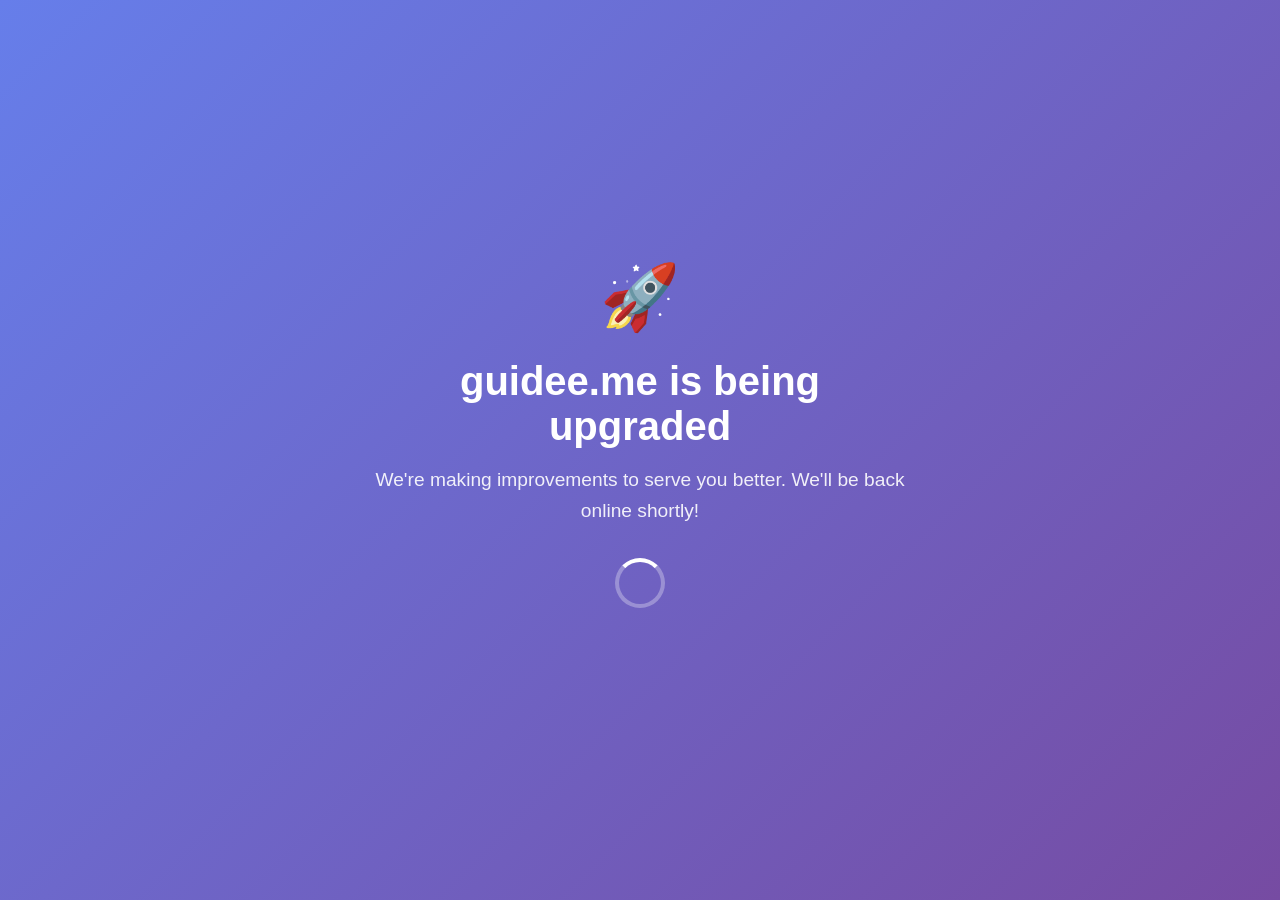
==== index.html @ d79800ff "Create index.html" ====
<!DOCTYPE html>
<html lang="en">
<head>
    <meta charset="UTF-8">
    <meta name="viewport" content="width=device-width, initial-scale=1.0">
    <title>guidee.me - Under Upgrade</title>
    <style>
        * {
            margin: 0;
            padding: 0;
            box-sizing: border-box;
        }
        
        body {
            font-family: -apple-system, BlinkMacSystemFont, 'Segoe UI', Roboto, Oxygen, Ubuntu, Cantarell, sans-serif;
            background: linear-gradient(135deg, #667eea 0%, #764ba2 100%);
            min-height: 100vh;
            display: flex;
            align-items: center;
            justify-content: center;
            color: white;
        }
        
        .container {
            text-align: center;
            padding: 2rem;
            max-width: 600px;
        }
        
        .icon {
            font-size: 4rem;
            margin-bottom: 1.5rem;
            animation: pulse 2s ease-in-out infinite;
        }
        
        h1 {
            font-size: 2.5rem;
            margin-bottom: 1rem;
            font-weight: 700;
        }
        
        p {
            font-size: 1.2rem;
            opacity: 0.9;
            line-height: 1.6;
        }
        
        .spinner {
            margin: 2rem auto;
            width: 50px;
            height: 50px;
            border: 4px solid rgba(255, 255, 255, 0.3);
            border-top-color: white;
            border-radius: 50%;
            animation: spin 1s linear infinite;
        }
        
        @keyframes spin {
            to { transform: rotate(360deg); }
        }
        
        @keyframes pulse {
            0%, 100% { transform: scale(1); }
            50% { transform: scale(1.1); }
        }
        
        @media (max-width: 600px) {
            h1 { font-size: 2rem; }
            p { font-size: 1rem; }
            .icon { font-size: 3rem; }
        }
    </style>
</head>
<body>
    <div class="container">
        <div class="icon">🚀</div>
        <h1>guidee.me is being upgraded</h1>
        <p>We're making improvements to serve you better. We'll be back online shortly!</p>
        <div class="spinner"></div>
    </div>
</body>
</html>
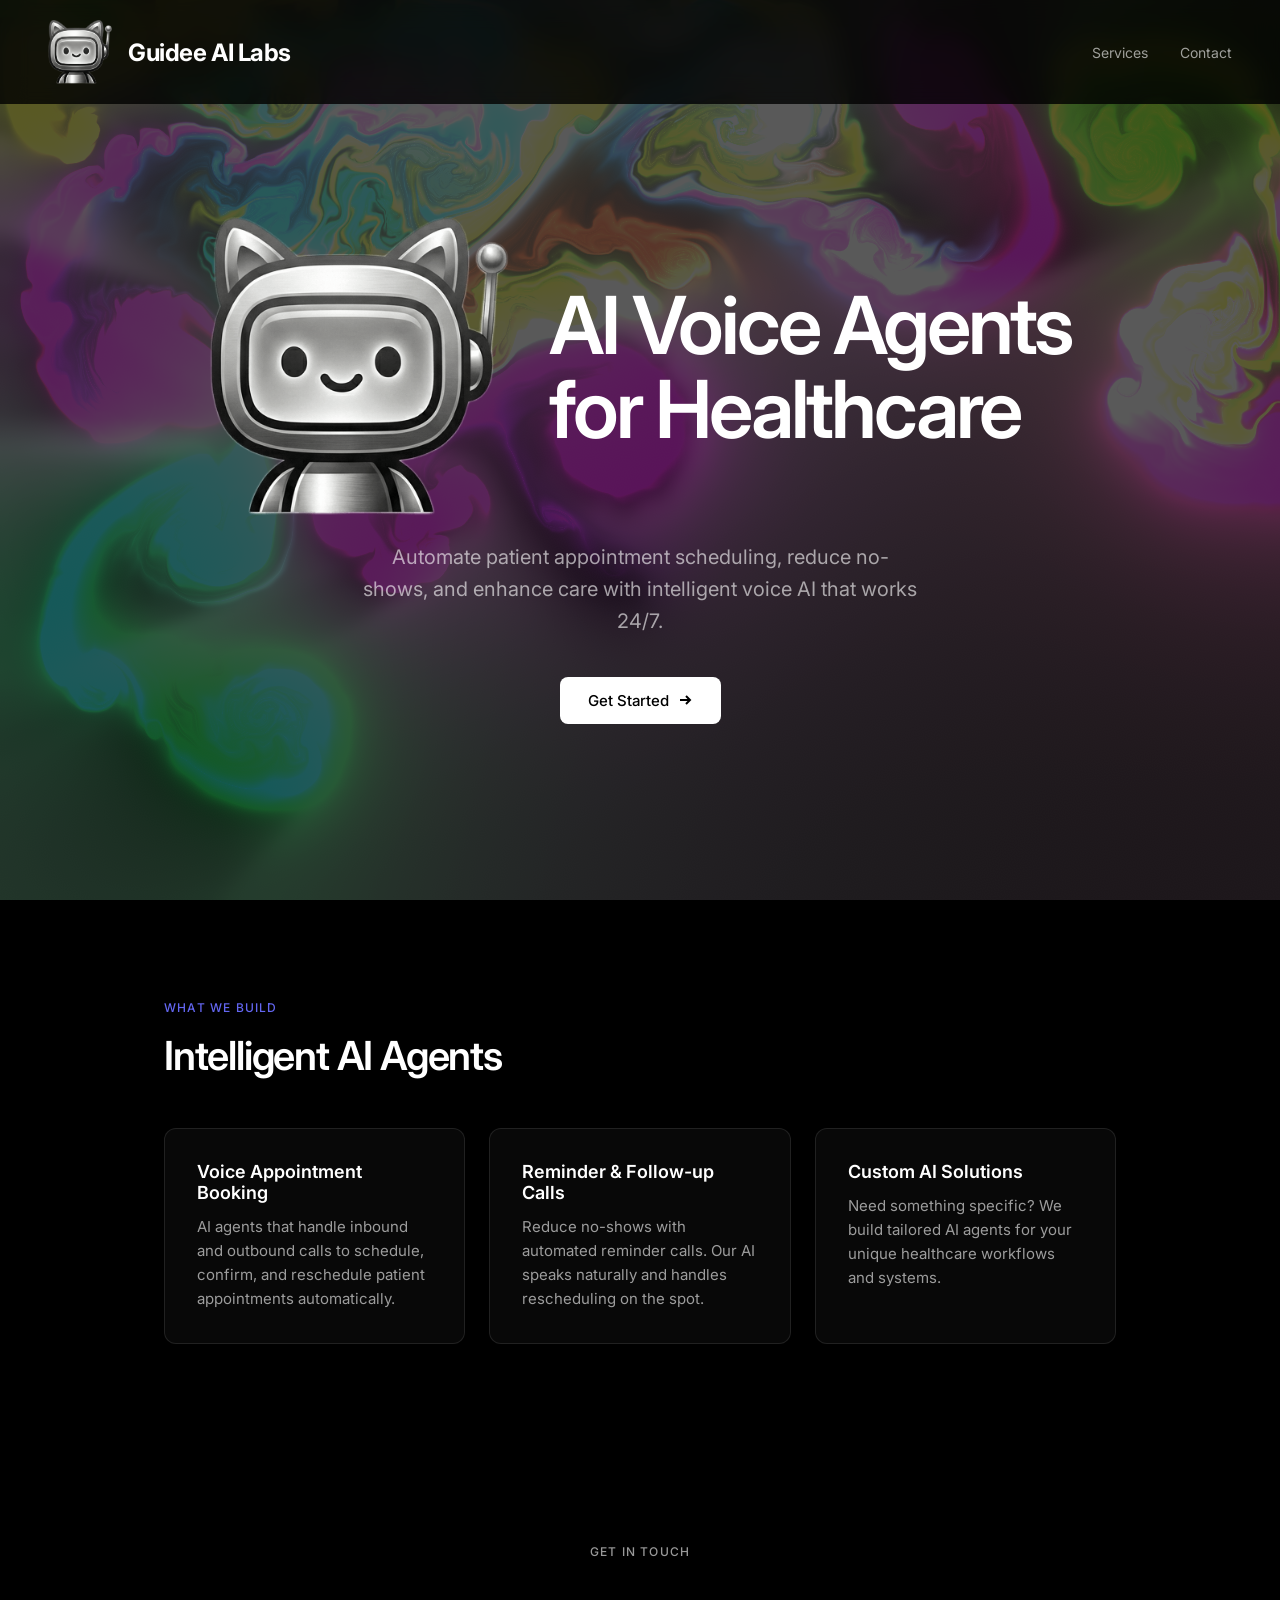
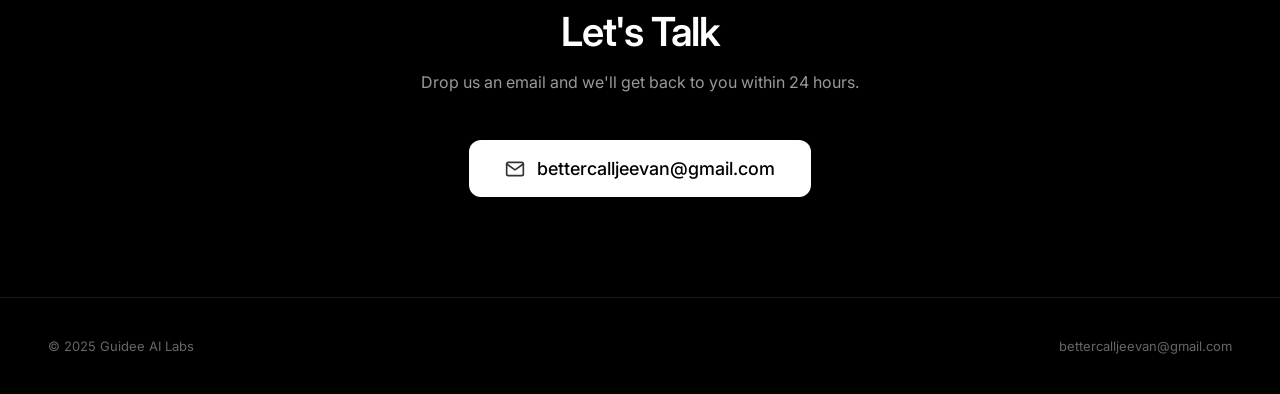
==== commit adda883b: "initial commit" ====
--- a/index.html
+++ b/index.html
@@ -1,82 +1,496 @@
 <!DOCTYPE html>
 <html lang="en">
+
 <head>
     <meta charset="UTF-8">
-    <meta name="viewport" content="width=device-width, initial-scale=1.0">
-    <title>guidee.me - Under Upgrade</title>
+    <meta name="viewport" content="width=device-width, initial-scale=1.0, user-scalable=no">
+    <meta name="apple-mobile-web-app-capable" content="yes">
+    <meta name="mobile-web-app-capable" content="yes">
+    <title>Guidee AI Labs | AI Agents for Healthcare</title>
+    <meta name="description"
+        content="We build intelligent AI voice agents for healthcare. Automate patient appointments, reduce no-shows, and enhance care.">
+
+    <link rel="preconnect" href="https://fonts.googleapis.com">
+    <link rel="preconnect" href="https://fonts.gstatic.com" crossorigin>
+    <link href="https://fonts.googleapis.com/css2?family=Inter:wght@300;400;500;600;700&display=swap" rel="stylesheet">
+    <link rel="icon" type="image/png" href="logo.png">
+
     <style>
+        :root {
+            --bg-primary: #000000;
+            --text-primary: #ffffff;
+            --text-secondary: rgba(255, 255, 255, 0.6);
+            --text-muted: rgba(255, 255, 255, 0.4);
+            --border: rgba(255, 255, 255, 0.1);
+            --accent: #6366f1;
+        }
+
         * {
+            box-sizing: border-box;
             margin: 0;
             padding: 0;
-            box-sizing: border-box;
-        }
-        
+        }
+
+        html {
+            scroll-behavior: smooth;
+        }
+
         body {
-            font-family: -apple-system, BlinkMacSystemFont, 'Segoe UI', Roboto, Oxygen, Ubuntu, Cantarell, sans-serif;
-            background: linear-gradient(135deg, #667eea 0%, #764ba2 100%);
+            background-color: var(--bg-primary);
+            font-family: 'Inter', -apple-system, BlinkMacSystemFont, sans-serif;
+            color: var(--text-primary);
+            -webkit-font-smoothing: antialiased;
+            overflow-x: hidden;
+        }
+
+        canvas {
+            position: fixed;
+            top: 0;
+            left: 0;
+            width: 100%;
+            height: 100%;
+            z-index: -1;
+            opacity: 0.35;
+        }
+
+        .dg,
+        .promo {
+            display: none !important;
+        }
+
+        /* Navigation */
+        .nav {
+            position: fixed;
+            top: 0;
+            left: 0;
+            right: 0;
+            z-index: 100;
+            padding: 20px 48px;
+            display: flex;
+            justify-content: space-between;
+            align-items: center;
+            background: rgba(0, 0, 0, 0.8);
+            backdrop-filter: blur(12px);
+        }
+
+        .logo {
+            display: flex;
+            align-items: center;
+            gap: 16px;
+            font-size: 1.5rem;
+            font-weight: 700;
+            letter-spacing: -0.02em;
+        }
+
+        .logo img {
+            height: 64px;
+            width: auto;
+        }
+
+        .nav-links {
+            display: flex;
+            gap: 32px;
+            align-items: center;
+        }
+
+        .nav-link {
+            color: var(--text-secondary);
+            text-decoration: none;
+            font-size: 0.875rem;
+            transition: color 0.2s ease;
+        }
+
+        .nav-link:hover {
+            color: var(--text-primary);
+        }
+
+        /* Hero Section */
+        .hero {
             min-height: 100vh;
             display: flex;
-            align-items: center;
+            flex-direction: column;
             justify-content: center;
-            color: white;
-        }
-        
-        .container {
+            align-items: center;
             text-align: center;
-            padding: 2rem;
+            padding: 120px 24px 80px;
+        }
+
+        .hero-content {
+            display: flex;
+            align-items: center;
+            justify-content: center;
+            gap: 40px;
+            text-align: left;
+            margin-bottom: 24px;
+            animation: fadeUp 0.8s ease-out;
+        }
+
+        .hero h1 {
+            font-size: clamp(2.5rem, 7vw, 5rem);
+            font-weight: 600;
+            letter-spacing: -0.04em;
+            line-height: 1.05;
+            margin-bottom: 0;
+        }
+
+        .hero-logo {
+            width: 300px;
+            height: 300px;
+            flex-shrink: 0;
+        }
+
+        .hero .tagline {
+            font-size: clamp(1rem, 2vw, 1.25rem);
+            color: var(--text-secondary);
+            max-width: 560px;
+            line-height: 1.6;
+            margin-bottom: 40px;
+            animation: fadeUp 0.8s ease-out 0.1s both;
+        }
+
+        .hero-cta {
+            display: inline-flex;
+            align-items: center;
+            gap: 8px;
+            text-decoration: none;
+            color: #000;
+            background: #fff;
+            font-size: 0.9375rem;
+            font-weight: 500;
+            padding: 14px 28px;
+            border-radius: 8px;
+            transition: all 0.25s ease;
+            animation: fadeUp 0.8s ease-out 0.2s both;
+        }
+
+        .hero-cta:hover {
+            transform: translateY(-2px);
+            box-shadow: 0 8px 30px rgba(255, 255, 255, 0.15);
+        }
+
+        /* Services Section */
+        .services {
+            padding: 100px 24px;
+            max-width: 1000px;
+            margin: 0 auto;
+        }
+
+        .section-title {
+            font-size: 0.75rem;
+            font-weight: 500;
+            text-transform: uppercase;
+            letter-spacing: 0.1em;
+            color: var(--accent);
+            margin-bottom: 16px;
+        }
+
+        .services h2 {
+            font-size: clamp(1.75rem, 4vw, 2.5rem);
+            font-weight: 600;
+            letter-spacing: -0.03em;
+            margin-bottom: 48px;
+        }
+
+        .service-cards {
+            display: grid;
+            grid-template-columns: repeat(auto-fit, minmax(280px, 1fr));
+            gap: 24px;
+        }
+
+        .service-card {
+            background: rgba(255, 255, 255, 0.03);
+            border: 1px solid var(--border);
+            border-radius: 12px;
+            padding: 32px;
+            transition: all 0.3s ease;
+        }
+
+        .service-card:hover {
+            background: rgba(255, 255, 255, 0.06);
+            border-color: rgba(255, 255, 255, 0.15);
+        }
+
+        .service-card h3 {
+            font-size: 1.125rem;
+            font-weight: 600;
+            margin-bottom: 12px;
+        }
+
+        .service-card p {
+            color: var(--text-secondary);
+            font-size: 0.9375rem;
+            line-height: 1.6;
+        }
+
+        /* Contact Section */
+        .contact {
+            padding: 100px 24px;
             max-width: 600px;
-        }
-        
-        .icon {
-            font-size: 4rem;
-            margin-bottom: 1.5rem;
-            animation: pulse 2s ease-in-out infinite;
-        }
-        
-        h1 {
-            font-size: 2.5rem;
-            margin-bottom: 1rem;
-            font-weight: 700;
-        }
-        
-        p {
-            font-size: 1.2rem;
-            opacity: 0.9;
-            line-height: 1.6;
-        }
-        
-        .spinner {
-            margin: 2rem auto;
-            width: 50px;
-            height: 50px;
-            border: 4px solid rgba(255, 255, 255, 0.3);
-            border-top-color: white;
-            border-radius: 50%;
-            animation: spin 1s linear infinite;
-        }
-        
-        @keyframes spin {
-            to { transform: rotate(360deg); }
-        }
-        
-        @keyframes pulse {
-            0%, 100% { transform: scale(1); }
-            50% { transform: scale(1.1); }
-        }
-        
-        @media (max-width: 600px) {
-            h1 { font-size: 2rem; }
-            p { font-size: 1rem; }
-            .icon { font-size: 3rem; }
+            margin: 0 auto;
+        }
+
+        .contact h2 {
+            font-size: clamp(1.75rem, 4vw, 2.5rem);
+            font-weight: 600;
+            letter-spacing: -0.03em;
+            margin-bottom: 16px;
+            text-align: center;
+        }
+
+        .contact>p {
+            color: var(--text-secondary);
+            text-align: center;
+            margin-bottom: 48px;
+        }
+
+        .contact-form {
+            display: flex;
+            flex-direction: column;
+            gap: 20px;
+        }
+
+        .form-group {
+            display: flex;
+            flex-direction: column;
+            gap: 8px;
+        }
+
+        .form-group label {
+            font-size: 0.875rem;
+            color: var(--text-secondary);
+        }
+
+        .form-group input,
+        .form-group textarea {
+            background: rgba(255, 255, 255, 0.03);
+            border: 1px solid var(--border);
+            border-radius: 8px;
+            padding: 14px 16px;
+            color: var(--text-primary);
+            font-family: inherit;
+            font-size: 1rem;
+            transition: border-color 0.2s ease;
+        }
+
+        .form-group input:focus,
+        .form-group textarea:focus {
+            outline: none;
+            border-color: var(--accent);
+        }
+
+        .form-group textarea {
+            min-height: 120px;
+            resize: vertical;
+        }
+
+        .submit-btn {
+            background: #fff;
+            color: #000;
+            border: none;
+            border-radius: 8px;
+            padding: 16px 32px;
+            font-size: 1rem;
+            font-weight: 500;
+            cursor: pointer;
+            transition: all 0.25s ease;
+            margin-top: 8px;
+        }
+
+        .submit-btn:hover {
+            transform: translateY(-2px);
+            box-shadow: 0 8px 30px rgba(255, 255, 255, 0.15);
+        }
+
+        .email-link-wrapper {
+            display: flex;
+            justify-content: center;
+            margin-top: 24px;
+        }
+
+        .email-btn {
+            display: inline-flex;
+            align-items: center;
+            gap: 12px;
+            text-decoration: none;
+            color: #000;
+            background: #fff;
+            font-size: 1.125rem;
+            font-weight: 500;
+            padding: 18px 36px;
+            border-radius: 12px;
+            transition: all 0.25s ease;
+        }
+
+        .email-btn:hover {
+            transform: translateY(-2px);
+            box-shadow: 0 8px 30px rgba(255, 255, 255, 0.2);
+        }
+
+        .email-btn svg {
+            opacity: 0.8;
+        }
+
+        /* Footer */
+        .footer {
+            padding: 40px 48px;
+            border-top: 1px solid var(--border);
+            display: flex;
+            justify-content: space-between;
+            align-items: center;
+            flex-wrap: wrap;
+            gap: 16px;
+        }
+
+        .footer-text {
+            color: var(--text-muted);
+            font-size: 0.8125rem;
+        }
+
+        .footer-link {
+            color: var(--text-muted);
+            text-decoration: none;
+            font-size: 0.8125rem;
+            transition: color 0.2s ease;
+        }
+
+        .footer-link:hover {
+            color: var(--text-secondary);
+        }
+
+        @keyframes fadeUp {
+            from {
+                opacity: 0;
+                transform: translateY(20px);
+            }
+
+            to {
+                opacity: 1;
+                transform: translateY(0);
+            }
+        }
+
+        @media (max-width: 768px) {
+            .nav {
+                padding: 16px 24px;
+            }
+
+            .nav-links {
+                display: none;
+            }
+
+            .hero-content {
+                flex-direction: column;
+                text-align: center;
+                gap: 20px;
+            }
+
+            .hero-logo {
+                width: 180px;
+                height: 180px;
+            }
+
+            .services,
+            .contact {
+                padding: 60px 24px;
+            }
+
+            .footer {
+                padding: 24px;
+                flex-direction: column;
+                text-align: center;
+            }
         }
     </style>
+
+    <script>
+        window.ga = window.ga || function () { (ga.q = ga.q || []).push(arguments) }; ga.l = +new Date;
+    </script>
 </head>
+
 <body>
-    <div class="container">
-        <div class="icon">🚀</div>
-        <h1>guidee.me is being upgraded</h1>
-        <p>We're making improvements to serve you better. We'll be back online shortly!</p>
-        <div class="spinner"></div>
-    </div>
+    <canvas></canvas>
+
+    <div class="promo"><span class="promo-close"></span></div>
+    <a id="apple_link" style="display:none;"></a>
+    <a id="google_link" style="display:none;"></a>
+
+    <!-- Navigation -->
+    <nav class="nav">
+        <div class="logo">
+            <img src="logo.png" alt="Guidee AI Logo">
+            Guidee AI Labs
+        </div>
+        <div class="nav-links">
+            <a href="#services" class="nav-link">Services</a>
+            <a href="#contact" class="nav-link">Contact</a>
+        </div>
+    </nav>
+
+    <!-- Hero -->
+    <section class="hero">
+        <div class="hero-content">
+            <img src="logo.png" alt="Guidee AI Logo" class="hero-logo">
+            <h1>AI Voice Agents<br>for Healthcare</h1>
+        </div>
+        <p class="tagline">Automate patient appointment scheduling, reduce no-shows, and enhance care with intelligent
+            voice AI that works 24/7.</p>
+        <a href="#contact" class="hero-cta">
+            Get Started
+            <svg width="16" height="16" fill="none" stroke="currentColor" stroke-width="2">
+                <path d="M3 8h10M9 4l4 4-4 4" />
+            </svg>
+        </a>
+    </section>
+
+    <!-- Services -->
+    <section class="services" id="services">
+        <p class="section-title">What We Build</p>
+        <h2>Intelligent AI Agents</h2>
+        <div class="service-cards">
+            <div class="service-card">
+                <h3>Voice Appointment Booking</h3>
+                <p>AI agents that handle inbound and outbound calls to schedule, confirm, and reschedule patient
+                    appointments automatically.</p>
+            </div>
+            <div class="service-card">
+                <h3>Reminder & Follow-up Calls</h3>
+                <p>Reduce no-shows with automated reminder calls. Our AI speaks naturally and handles rescheduling on
+                    the spot.</p>
+            </div>
+            <div class="service-card">
+                <h3>Custom AI Solutions</h3>
+                <p>Need something specific? We build tailored AI agents for your unique healthcare workflows and
+                    systems.</p>
+            </div>
+        </div>
+    </section>
+
+    <!-- Contact Form -->
+    <section class="contact" id="contact">
+        <p class="section-title">Get in Touch</p>
+        <h2>Let's Talk</h2>
+        <p>Drop us an email and we'll get back to you within 24 hours.</p>
+
+        <div class="email-link-wrapper">
+            <a href="mailto:bettercalljeevan@gmail.com" class="email-btn">
+                <svg width="20" height="20" viewBox="0 0 24 24" fill="none" stroke="currentColor" stroke-width="2"
+                    stroke-linecap="round" stroke-linejoin="round">
+                    <path d="M4 4h16c1.1 0 2 .9 2 2v12c0 1.1-.9 2-2 2H4c-1.1 0-2-.9-2-2V6c0-1.1.9-2 2-2z"></path>
+                    <polyline points="22,6 12,13 2,6"></polyline>
+                </svg>
+                bettercalljeevan@gmail.com
+            </a>
+        </div>
+    </section>
+
+    <!-- Footer -->
+    <footer class="footer">
+        <span class="footer-text">© 2025 Guidee AI Labs</span>
+        <a href="mailto:bettercalljeevan@gmail.com" class="footer-link">bettercalljeevan@gmail.com</a>
+    </footer>
+
+    <script src="WebGL-Fluid-Simulation-master/dat.gui.min.js"></script>
+    <script src="WebGL-Fluid-Simulation-master/script.js"></script>
 </body>
-</html>
+
+</html>
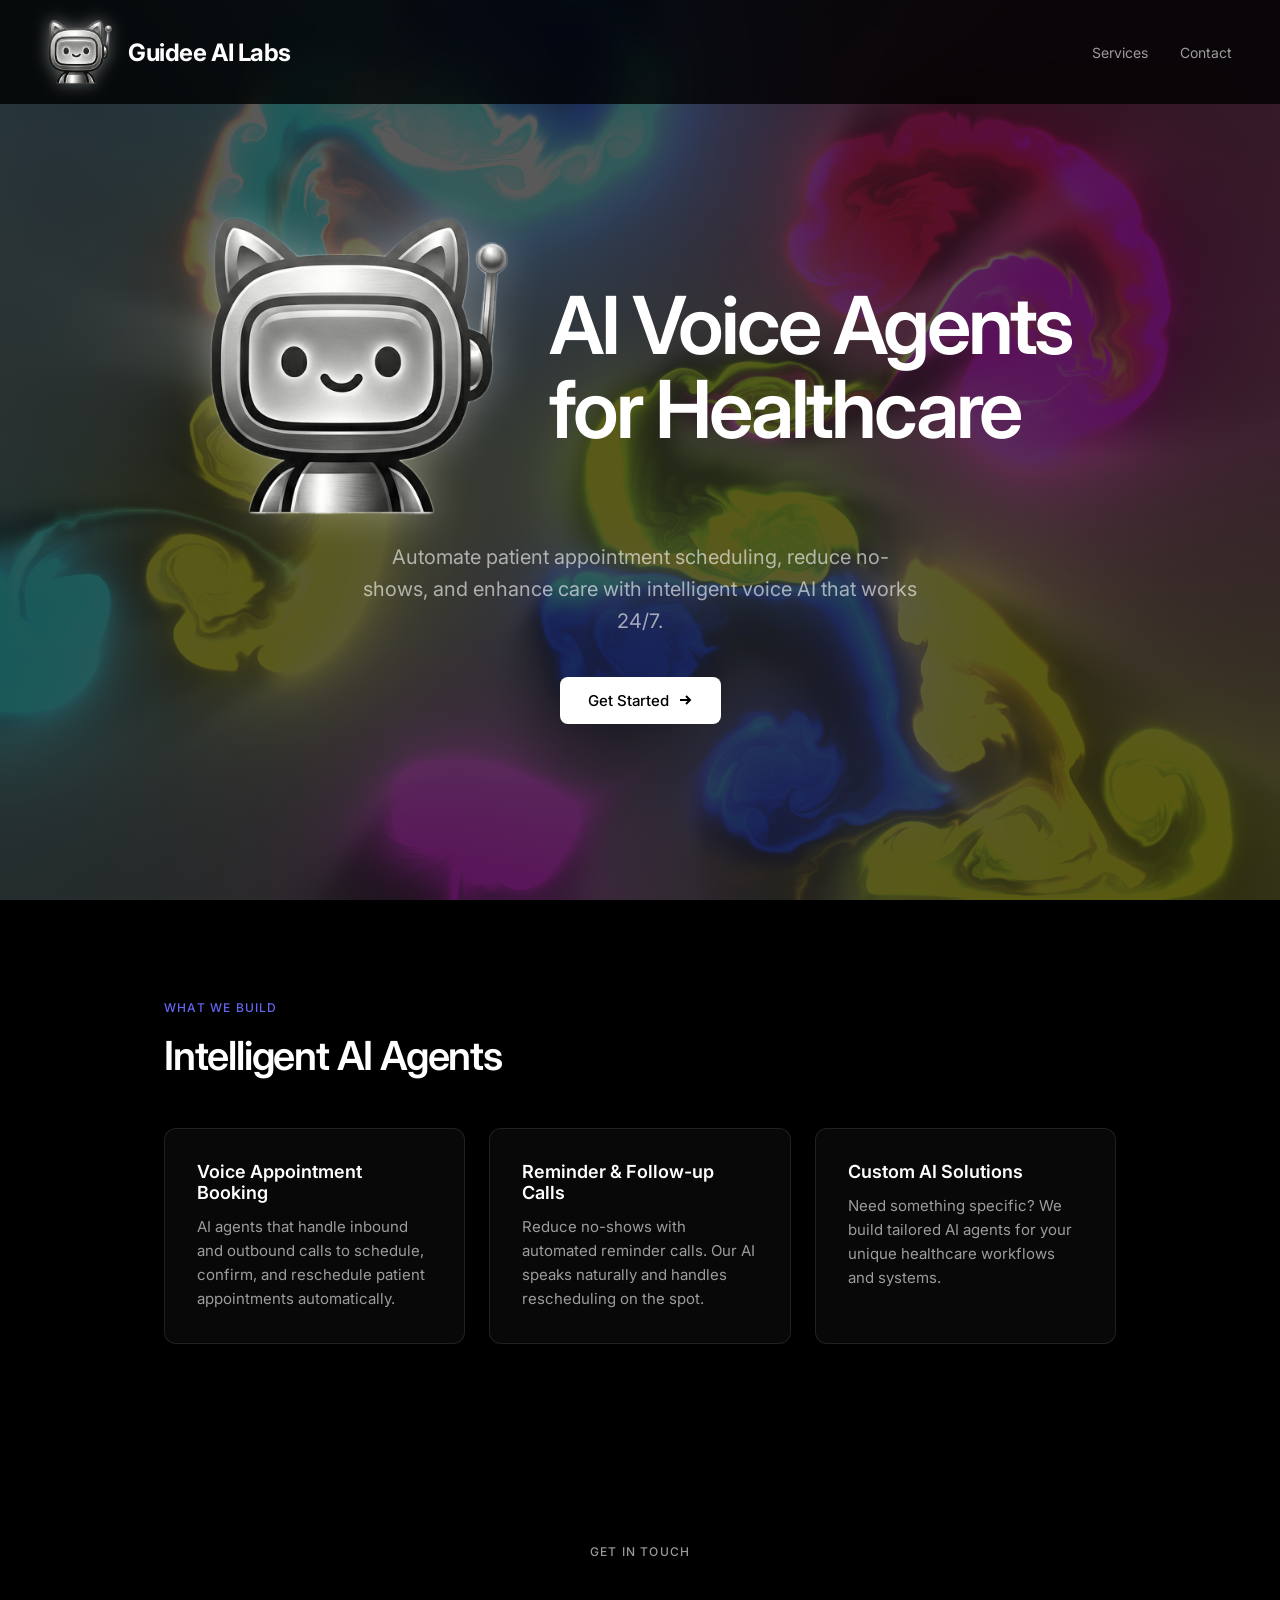
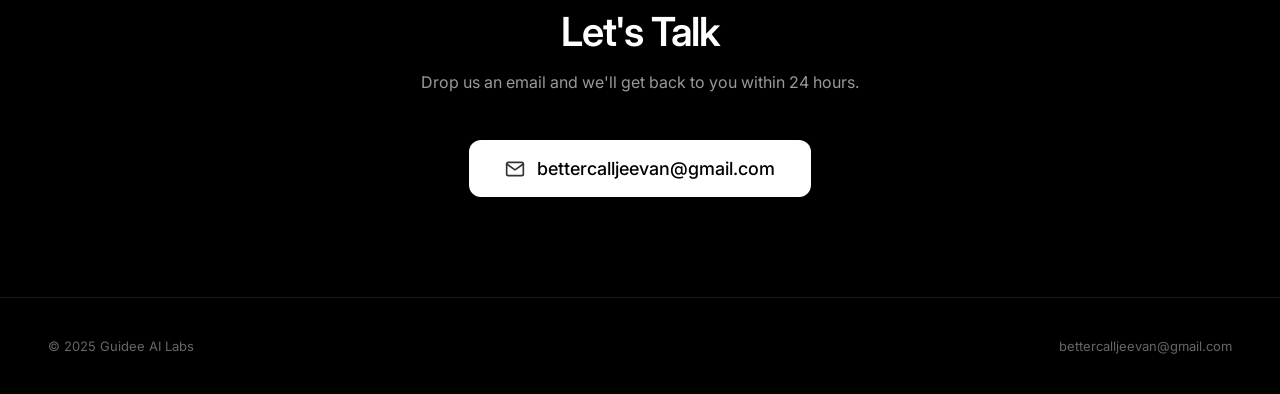
==== commit 25b6a836: "glow" ====
--- a/index.html
+++ b/index.html
@@ -85,6 +85,12 @@
         .logo img {
             height: 64px;
             width: auto;
+            filter: drop-shadow(0 0 8px rgba(255, 255, 255, 0.4));
+            transition: filter 0.3s ease;
+        }
+
+        .logo:hover img {
+            filter: drop-shadow(0 0 12px rgba(255, 255, 255, 0.6));
         }
 
         .nav-links {
@@ -137,6 +143,12 @@
             width: 300px;
             height: 300px;
             flex-shrink: 0;
+            filter: drop-shadow(0 0 20px rgba(255, 255, 255, 0.3));
+            transition: filter 0.5s ease;
+        }
+
+        .hero-logo:hover {
+            filter: drop-shadow(0 0 35px rgba(255, 255, 255, 0.5));
         }
 
         .hero .tagline {
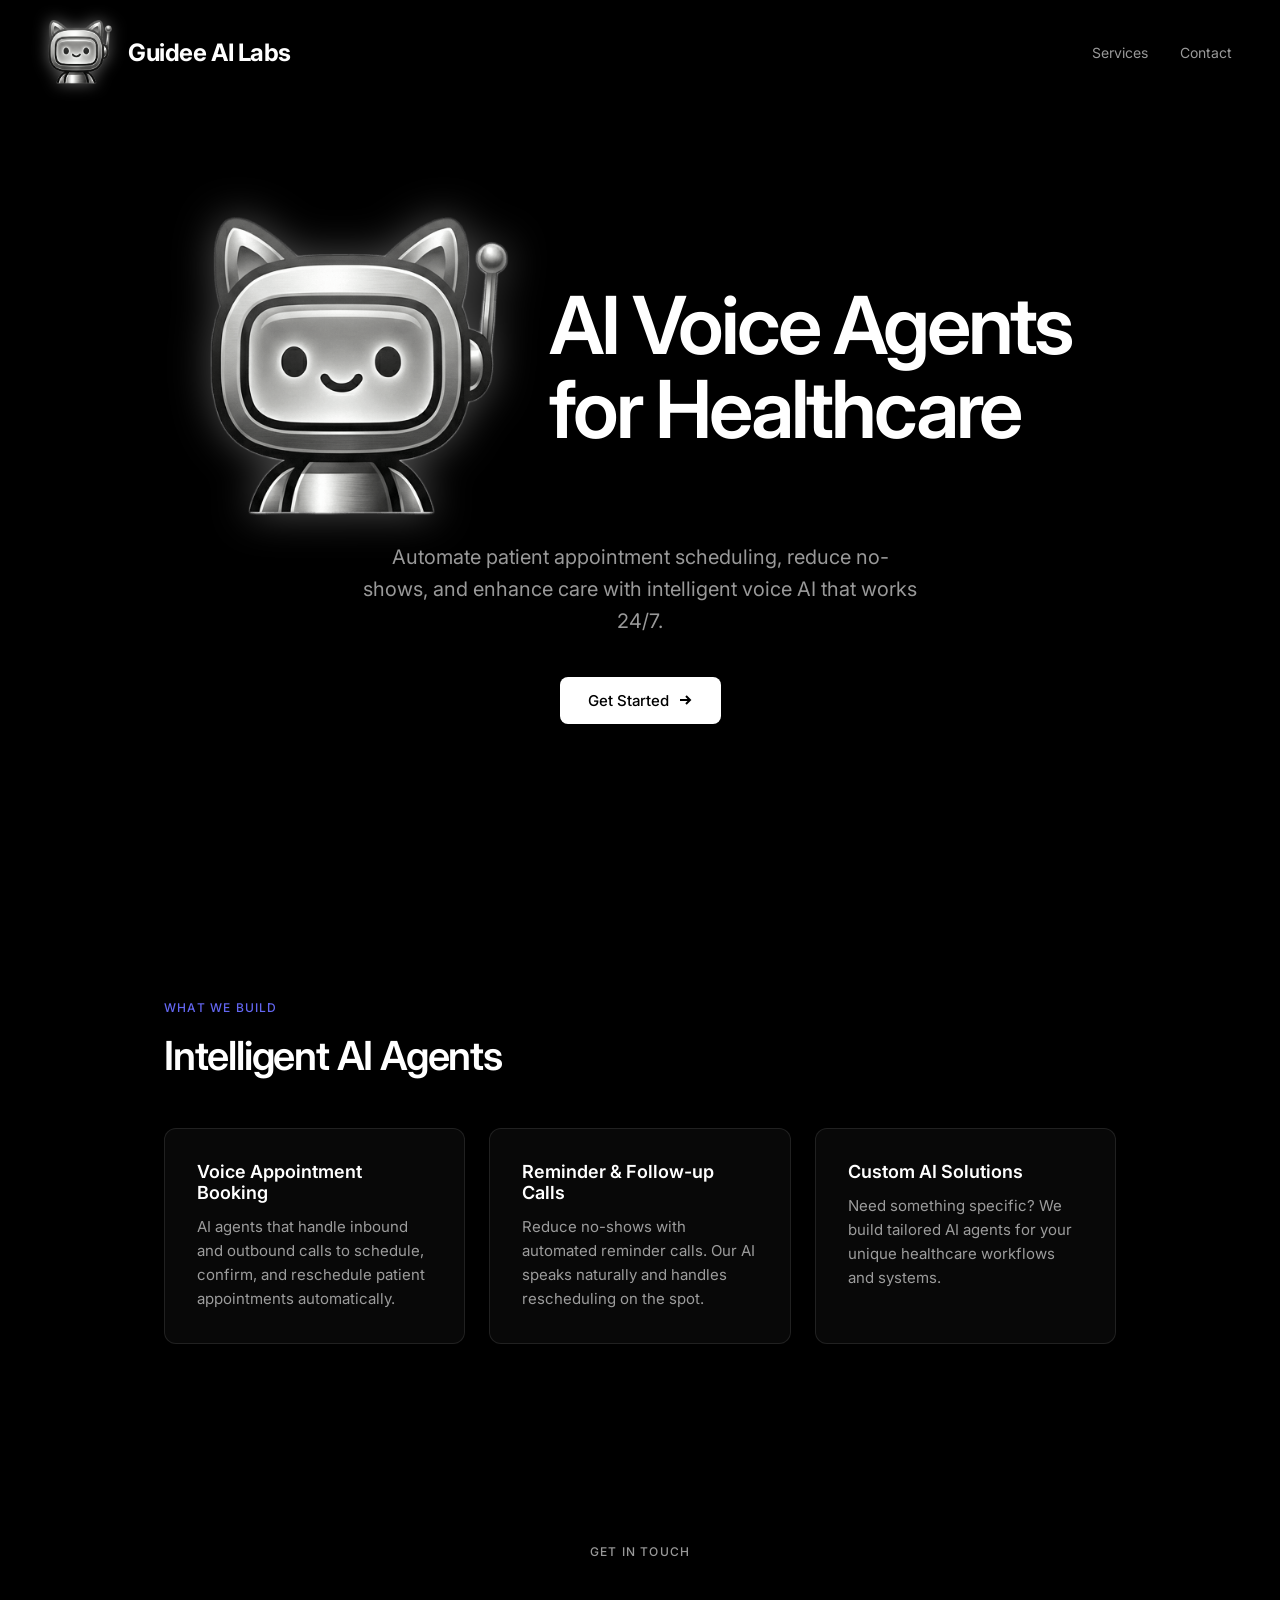
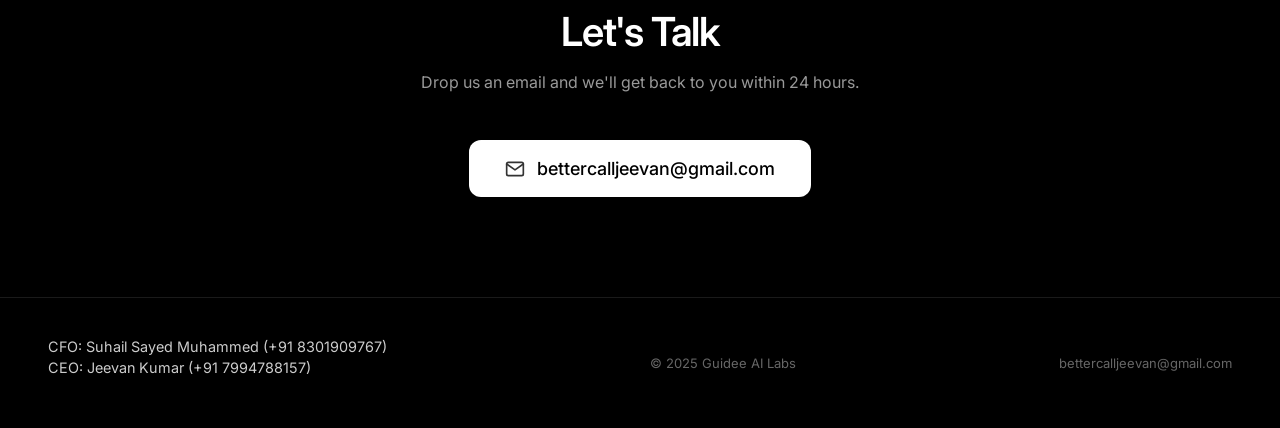
==== commit da7559a7: "lol" ====
--- a/index.html
+++ b/index.html
@@ -497,6 +497,10 @@
 
     <!-- Footer -->
     <footer class="footer">
+        <div style="margin-bottom: 12px; opacity: 0.8; font-size: 0.9rem;">
+            <div style="margin-bottom: 4px;">CFO: Suhail Sayed Muhammed (+91 8301909767)</div>
+            <div>CEO: Jeevan Kumar (+91 7994788157)</div>
+        </div>
         <span class="footer-text">© 2025 Guidee AI Labs</span>
         <a href="mailto:bettercalljeevan@gmail.com" class="footer-link">bettercalljeevan@gmail.com</a>
     </footer>
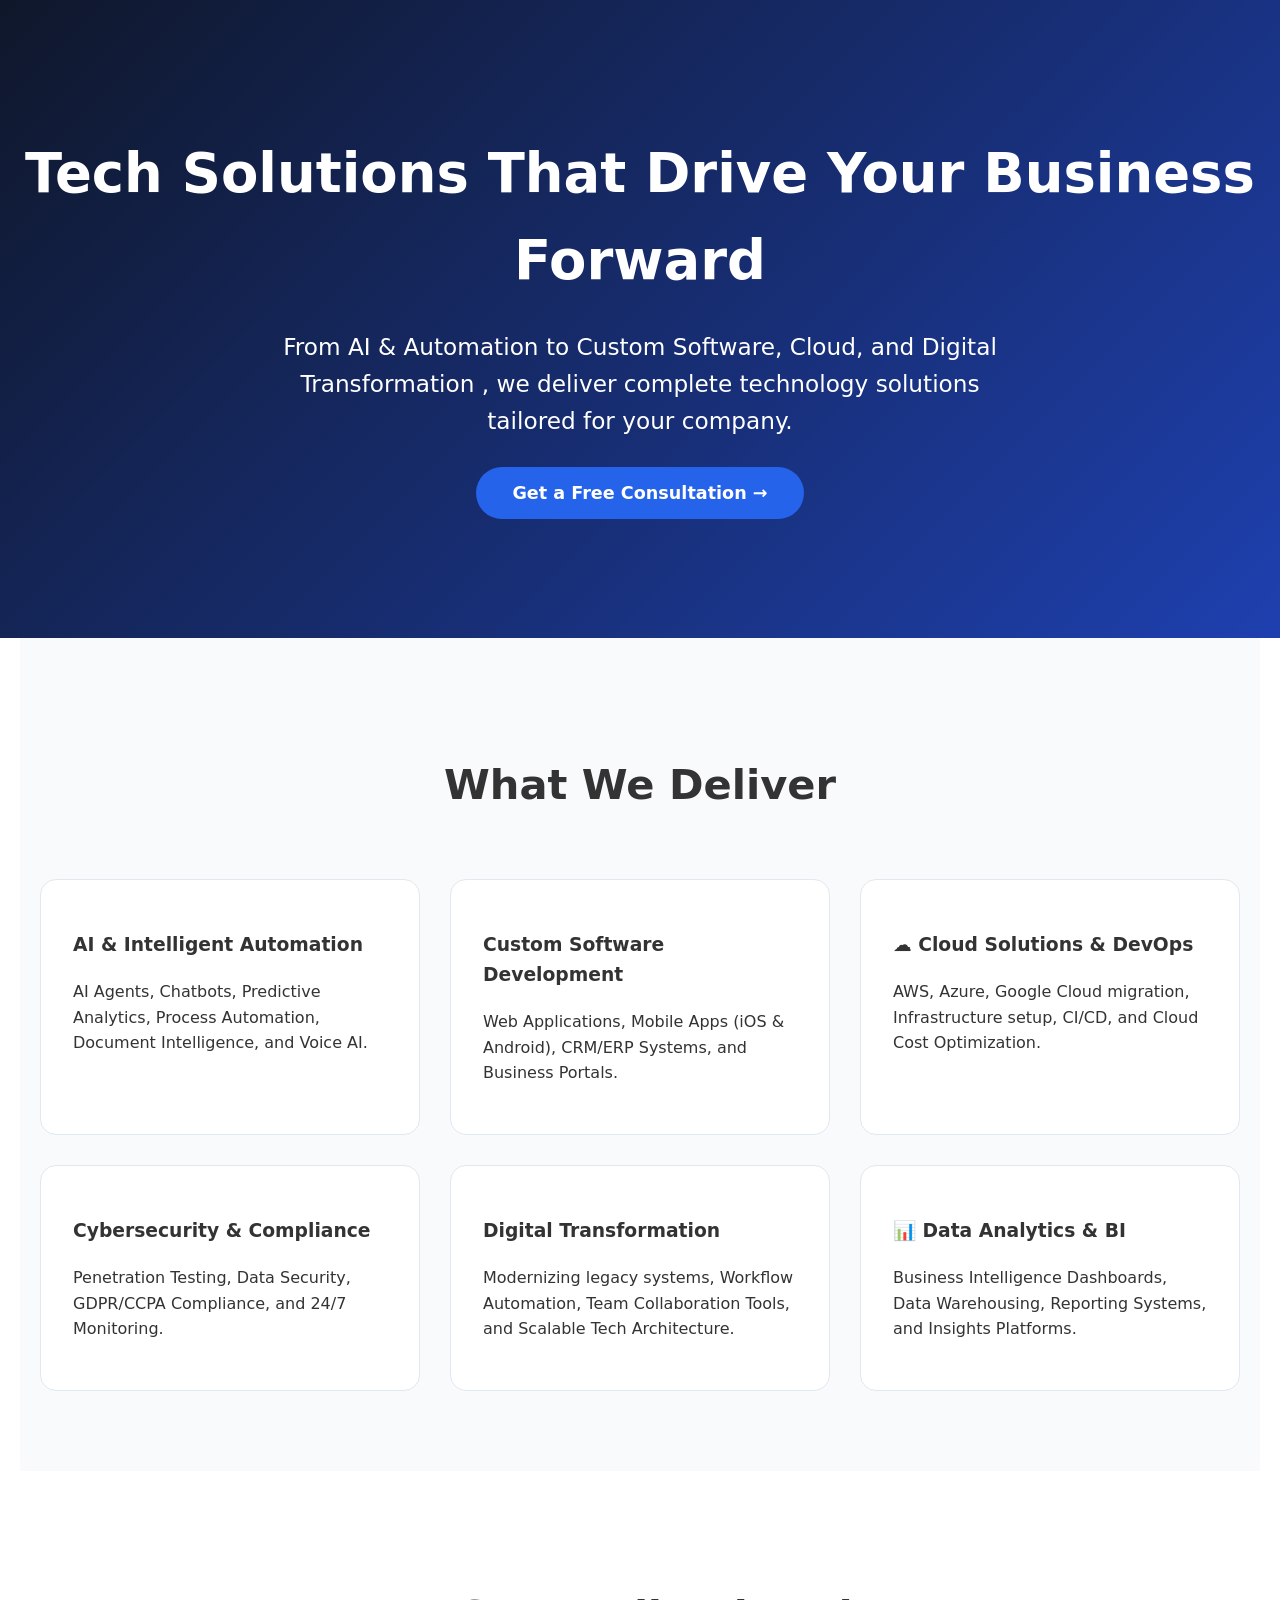
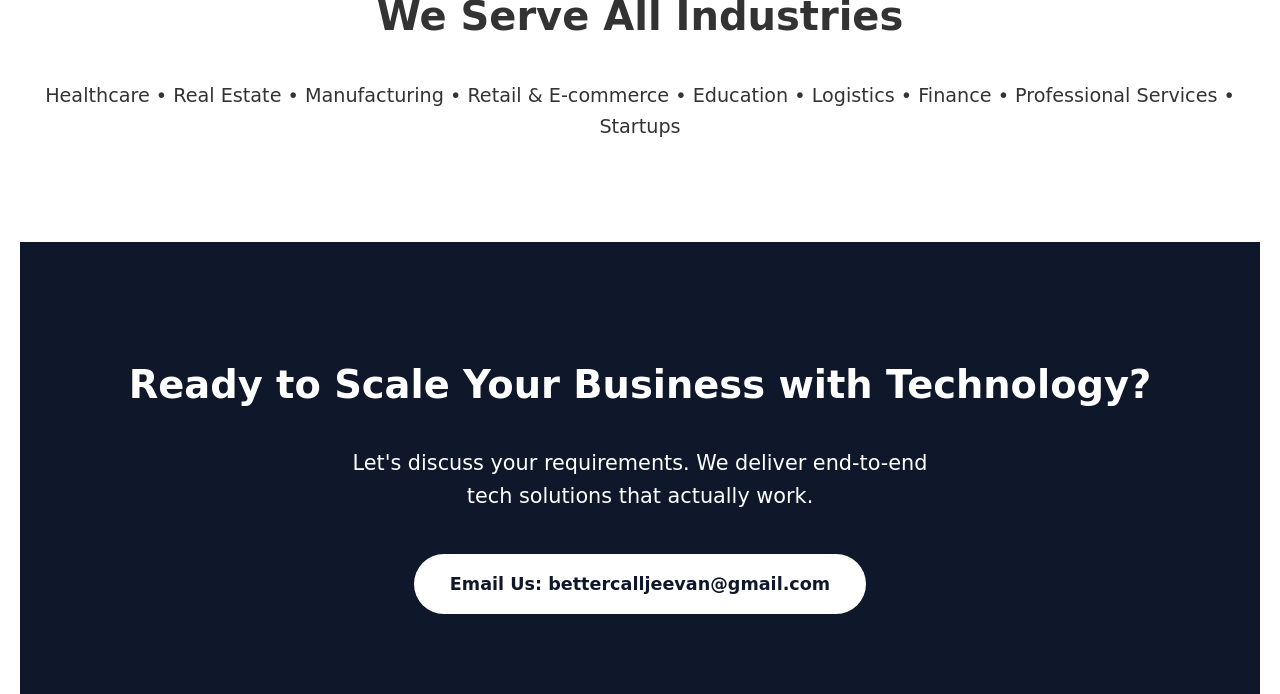
==== commit b50b84d0: "Update index.html" ====
--- a/index.html
+++ b/index.html
@@ -1,512 +1,86 @@
 <!DOCTYPE html>
 <html lang="en">
-
 <head>
     <meta charset="UTF-8">
-    <meta name="viewport" content="width=device-width, initial-scale=1.0, user-scalable=no">
-    <meta name="apple-mobile-web-app-capable" content="yes">
-    <meta name="mobile-web-app-capable" content="yes">
-    <title>Guidee AI Labs | AI Agents for Healthcare</title>
-    <meta name="description"
-        content="We build intelligent AI voice agents for healthcare. Automate patient appointments, reduce no-shows, and enhance care.">
-
-    <link rel="preconnect" href="https://fonts.googleapis.com">
-    <link rel="preconnect" href="https://fonts.gstatic.com" crossorigin>
-    <link href="https://fonts.googleapis.com/css2?family=Inter:wght@300;400;500;600;700&display=swap" rel="stylesheet">
-    <link rel="icon" type="image/png" href="logo.png">
-
+    <meta name="viewport" content="width=device-width, initial-scale=1.0">
+    <title>Guidee AI Labs | Complete Tech Solutions for Your Business</title>
     <style>
-        :root {
-            --bg-primary: #000000;
-            --text-primary: #ffffff;
-            --text-secondary: rgba(255, 255, 255, 0.6);
-            --text-muted: rgba(255, 255, 255, 0.4);
-            --border: rgba(255, 255, 255, 0.1);
-            --accent: #6366f1;
-        }
-
-        * {
-            box-sizing: border-box;
-            margin: 0;
-            padding: 0;
-        }
-
-        html {
-            scroll-behavior: smooth;
-        }
-
-        body {
-            background-color: var(--bg-primary);
-            font-family: 'Inter', -apple-system, BlinkMacSystemFont, sans-serif;
-            color: var(--text-primary);
-            -webkit-font-smoothing: antialiased;
-            overflow-x: hidden;
-        }
-
-        canvas {
-            position: fixed;
-            top: 0;
-            left: 0;
-            width: 100%;
-            height: 100%;
-            z-index: -1;
-            opacity: 0.35;
-        }
-
-        .dg,
-        .promo {
-            display: none !important;
-        }
-
-        /* Navigation */
-        .nav {
-            position: fixed;
-            top: 0;
-            left: 0;
-            right: 0;
-            z-index: 100;
-            padding: 20px 48px;
-            display: flex;
-            justify-content: space-between;
-            align-items: center;
-            background: rgba(0, 0, 0, 0.8);
-            backdrop-filter: blur(12px);
-        }
-
-        .logo {
-            display: flex;
-            align-items: center;
-            gap: 16px;
-            font-size: 1.5rem;
-            font-weight: 700;
-            letter-spacing: -0.02em;
-        }
-
-        .logo img {
-            height: 64px;
-            width: auto;
-            filter: drop-shadow(0 0 8px rgba(255, 255, 255, 0.4));
-            transition: filter 0.3s ease;
-        }
-
-        .logo:hover img {
-            filter: drop-shadow(0 0 12px rgba(255, 255, 255, 0.6));
-        }
-
-        .nav-links {
-            display: flex;
-            gap: 32px;
-            align-items: center;
-        }
-
-        .nav-link {
-            color: var(--text-secondary);
-            text-decoration: none;
-            font-size: 0.875rem;
-            transition: color 0.2s ease;
-        }
-
-        .nav-link:hover {
-            color: var(--text-primary);
-        }
-
-        /* Hero Section */
-        .hero {
-            min-height: 100vh;
-            display: flex;
-            flex-direction: column;
-            justify-content: center;
-            align-items: center;
-            text-align: center;
-            padding: 120px 24px 80px;
-        }
-
-        .hero-content {
-            display: flex;
-            align-items: center;
-            justify-content: center;
-            gap: 40px;
-            text-align: left;
-            margin-bottom: 24px;
-            animation: fadeUp 0.8s ease-out;
-        }
-
-        .hero h1 {
-            font-size: clamp(2.5rem, 7vw, 5rem);
-            font-weight: 600;
-            letter-spacing: -0.04em;
-            line-height: 1.05;
-            margin-bottom: 0;
-        }
-
-        .hero-logo {
-            width: 300px;
-            height: 300px;
-            flex-shrink: 0;
-            filter: drop-shadow(0 0 20px rgba(255, 255, 255, 0.3));
-            transition: filter 0.5s ease;
-        }
-
-        .hero-logo:hover {
-            filter: drop-shadow(0 0 35px rgba(255, 255, 255, 0.5));
-        }
-
-        .hero .tagline {
-            font-size: clamp(1rem, 2vw, 1.25rem);
-            color: var(--text-secondary);
-            max-width: 560px;
-            line-height: 1.6;
-            margin-bottom: 40px;
-            animation: fadeUp 0.8s ease-out 0.1s both;
-        }
-
-        .hero-cta {
-            display: inline-flex;
-            align-items: center;
-            gap: 8px;
-            text-decoration: none;
-            color: #000;
-            background: #fff;
-            font-size: 0.9375rem;
-            font-weight: 500;
-            padding: 14px 28px;
-            border-radius: 8px;
-            transition: all 0.25s ease;
-            animation: fadeUp 0.8s ease-out 0.2s both;
-        }
-
-        .hero-cta:hover {
-            transform: translateY(-2px);
-            box-shadow: 0 8px 30px rgba(255, 255, 255, 0.15);
-        }
-
-        /* Services Section */
-        .services {
-            padding: 100px 24px;
-            max-width: 1000px;
-            margin: 0 auto;
-        }
-
-        .section-title {
-            font-size: 0.75rem;
-            font-weight: 500;
-            text-transform: uppercase;
-            letter-spacing: 0.1em;
-            color: var(--accent);
-            margin-bottom: 16px;
-        }
-
-        .services h2 {
-            font-size: clamp(1.75rem, 4vw, 2.5rem);
-            font-weight: 600;
-            letter-spacing: -0.03em;
-            margin-bottom: 48px;
-        }
-
-        .service-cards {
-            display: grid;
-            grid-template-columns: repeat(auto-fit, minmax(280px, 1fr));
-            gap: 24px;
-        }
-
-        .service-card {
-            background: rgba(255, 255, 255, 0.03);
-            border: 1px solid var(--border);
-            border-radius: 12px;
-            padding: 32px;
-            transition: all 0.3s ease;
-        }
-
-        .service-card:hover {
-            background: rgba(255, 255, 255, 0.06);
-            border-color: rgba(255, 255, 255, 0.15);
-        }
-
-        .service-card h3 {
-            font-size: 1.125rem;
-            font-weight: 600;
-            margin-bottom: 12px;
-        }
-
-        .service-card p {
-            color: var(--text-secondary);
-            font-size: 0.9375rem;
-            line-height: 1.6;
-        }
-
-        /* Contact Section */
-        .contact {
-            padding: 100px 24px;
-            max-width: 600px;
-            margin: 0 auto;
-        }
-
-        .contact h2 {
-            font-size: clamp(1.75rem, 4vw, 2.5rem);
-            font-weight: 600;
-            letter-spacing: -0.03em;
-            margin-bottom: 16px;
-            text-align: center;
-        }
-
-        .contact>p {
-            color: var(--text-secondary);
-            text-align: center;
-            margin-bottom: 48px;
-        }
-
-        .contact-form {
-            display: flex;
-            flex-direction: column;
-            gap: 20px;
-        }
-
-        .form-group {
-            display: flex;
-            flex-direction: column;
-            gap: 8px;
-        }
-
-        .form-group label {
-            font-size: 0.875rem;
-            color: var(--text-secondary);
-        }
-
-        .form-group input,
-        .form-group textarea {
-            background: rgba(255, 255, 255, 0.03);
-            border: 1px solid var(--border);
-            border-radius: 8px;
-            padding: 14px 16px;
-            color: var(--text-primary);
-            font-family: inherit;
-            font-size: 1rem;
-            transition: border-color 0.2s ease;
-        }
-
-        .form-group input:focus,
-        .form-group textarea:focus {
-            outline: none;
-            border-color: var(--accent);
-        }
-
-        .form-group textarea {
-            min-height: 120px;
-            resize: vertical;
-        }
-
-        .submit-btn {
-            background: #fff;
-            color: #000;
-            border: none;
-            border-radius: 8px;
-            padding: 16px 32px;
-            font-size: 1rem;
-            font-weight: 500;
-            cursor: pointer;
-            transition: all 0.25s ease;
-            margin-top: 8px;
-        }
-
-        .submit-btn:hover {
-            transform: translateY(-2px);
-            box-shadow: 0 8px 30px rgba(255, 255, 255, 0.15);
-        }
-
-        .email-link-wrapper {
-            display: flex;
-            justify-content: center;
-            margin-top: 24px;
-        }
-
-        .email-btn {
-            display: inline-flex;
-            align-items: center;
-            gap: 12px;
-            text-decoration: none;
-            color: #000;
-            background: #fff;
-            font-size: 1.125rem;
-            font-weight: 500;
-            padding: 18px 36px;
-            border-radius: 12px;
-            transition: all 0.25s ease;
-        }
-
-        .email-btn:hover {
-            transform: translateY(-2px);
-            box-shadow: 0 8px 30px rgba(255, 255, 255, 0.2);
-        }
-
-        .email-btn svg {
-            opacity: 0.8;
-        }
-
-        /* Footer */
-        .footer {
-            padding: 40px 48px;
-            border-top: 1px solid var(--border);
-            display: flex;
-            justify-content: space-between;
-            align-items: center;
-            flex-wrap: wrap;
-            gap: 16px;
-        }
-
-        .footer-text {
-            color: var(--text-muted);
-            font-size: 0.8125rem;
-        }
-
-        .footer-link {
-            color: var(--text-muted);
-            text-decoration: none;
-            font-size: 0.8125rem;
-            transition: color 0.2s ease;
-        }
-
-        .footer-link:hover {
-            color: var(--text-secondary);
-        }
-
-        @keyframes fadeUp {
-            from {
-                opacity: 0;
-                transform: translateY(20px);
-            }
-
-            to {
-                opacity: 1;
-                transform: translateY(0);
-            }
-        }
-
-        @media (max-width: 768px) {
-            .nav {
-                padding: 16px 24px;
-            }
-
-            .nav-links {
-                display: none;
-            }
-
-            .hero-content {
-                flex-direction: column;
-                text-align: center;
-                gap: 20px;
-            }
-
-            .hero-logo {
-                width: 180px;
-                height: 180px;
-            }
-
-            .services,
-            .contact {
-                padding: 60px 24px;
-            }
-
-            .footer {
-                padding: 24px;
-                flex-direction: column;
-                text-align: center;
-            }
-        }
+        body { font-family: system-ui, -apple-system, sans-serif; margin: 0; padding: 0; line-height: 1.6; color: #333; }
+        .hero { background: linear-gradient(135deg, #0f172a, #1e40af); color: white; padding: 130px 20px; text-align: center; }
+        .section { padding: 80px 20px; max-width: 1200px; margin: auto; }
+        .features { display: grid; grid-template-columns: repeat(auto-fit, minmax(320px, 1fr)); gap: 30px; }
+        .card { border: 1px solid #e2e8f0; border-radius: 16px; padding: 32px; transition: all 0.3s; background: white; }
+        .card:hover { transform: translateY(-10px); box-shadow: 0 20px 40px rgba(0,0,0,0.1); }
+        .btn { background: #2563eb; color: white; padding: 16px 36px; border-radius: 9999px; text-decoration: none; font-weight: 600; font-size: 1.1rem; }
     </style>
-
-    <script>
-        window.ga = window.ga || function () { (ga.q = ga.q || []).push(arguments) }; ga.l = +new Date;
-    </script>
 </head>
-
 <body>
-    <canvas></canvas>
-
-    <div class="promo"><span class="promo-close"></span></div>
-    <a id="apple_link" style="display:none;"></a>
-    <a id="google_link" style="display:none;"></a>
-
-    <!-- Navigation -->
-    <nav class="nav">
-        <div class="logo">
-            <img src="logo.png" alt="Guidee AI Logo">
-            Guidee AI Labs
-        </div>
-        <div class="nav-links">
-            <a href="#services" class="nav-link">Services</a>
-            <a href="#contact" class="nav-link">Contact</a>
-        </div>
-    </nav>
 
     <!-- Hero -->
     <section class="hero">
-        <div class="hero-content">
-            <img src="logo.png" alt="Guidee AI Logo" class="hero-logo">
-            <h1>AI Voice Agents<br>for Healthcare</h1>
+        <h1 style="font-size: 3.4rem; margin: 0 0 24px 0;">Tech Solutions That Drive Your Business Forward</h1>
+        <p style="font-size: 1.45rem; max-width: 720px; margin: 0 auto 40px;">
+            From AI & Automation to Custom Software, Cloud, and Digital Transformation , we deliver complete technology solutions tailored for your company.
+        </p>
+        <a href="#contact" class="btn">Get a Free Consultation →</a>
+    </section>
+
+    <!-- Services -->
+    <section class="section" style="background: #f8fafc;">
+        <h2 style="text-align:center; font-size: 2.6rem; margin-bottom: 60px;">What We Deliver</h2>
+        <div class="features">
+
+            <div class="card">
+                <h3> AI & Intelligent Automation</h3>
+                <p>AI Agents, Chatbots, Predictive Analytics, Process Automation, Document Intelligence, and Voice AI.</p>
+            </div>
+
+            <div class="card">
+                <h3> Custom Software Development</h3>
+                <p>Web Applications, Mobile Apps (iOS & Android), CRM/ERP Systems, and Business Portals.</p>
+            </div>
+
+            <div class="card">
+                <h3>☁️ Cloud Solutions & DevOps</h3>
+                <p>AWS, Azure, Google Cloud migration, Infrastructure setup, CI/CD, and Cloud Cost Optimization.</p>
+            </div>
+
+            <div class="card">
+                <h3> Cybersecurity & Compliance</h3>
+                <p>Penetration Testing, Data Security, GDPR/CCPA Compliance, and 24/7 Monitoring.</p>
+            </div>
+
+            <div class="card">
+                <h3> Digital Transformation</h3>
+                <p>Modernizing legacy systems, Workflow Automation, Team Collaboration Tools, and Scalable Tech Architecture.</p>
+            </div>
+
+            <div class="card">
+                <h3>📊 Data Analytics & BI</h3>
+                <p>Business Intelligence Dashboards, Data Warehousing, Reporting Systems, and Insights Platforms.</p>
+            </div>
+
         </div>
-        <p class="tagline">Automate patient appointment scheduling, reduce no-shows, and enhance care with intelligent
-            voice AI that works 24/7.</p>
-        <a href="#contact" class="hero-cta">
-            Get Started
-            <svg width="16" height="16" fill="none" stroke="currentColor" stroke-width="2">
-                <path d="M3 8h10M9 4l4 4-4 4" />
-            </svg>
+    </section>
+
+    <!-- Industries -->
+    <section class="section">
+        <h2 style="text-align:center; font-size: 2.5rem;">We Serve All Industries</h2>
+        <p style="text-align:center; font-size: 1.2rem;">
+            Healthcare • Real Estate • Manufacturing • Retail & E-commerce • Education • Logistics • Finance • Professional Services • Startups
+        </p>
+    </section>
+
+    <!-- CTA -->
+    <section class="section" style="background: #0f172a; color: white; text-align: center;">
+        <h2 style="font-size: 2.4rem;">Ready to Scale Your Business with Technology?</h2>
+        <p style="font-size: 1.3rem; max-width: 600px; margin: 20px auto;">
+            Let's discuss your requirements. We deliver end-to-end tech solutions that actually work.
+        </p>
+        <a href="mailto:bettercalljeevan@gmail.com" class="btn" style="background: white; color: #0f172a; display: inline-block; margin-top: 20px;">
+            Email Us: bettercalljeevan@gmail.com
         </a>
     </section>
 
-    <!-- Services -->
-    <section class="services" id="services">
-        <p class="section-title">What We Build</p>
-        <h2>Intelligent AI Agents</h2>
-        <div class="service-cards">
-            <div class="service-card">
-                <h3>Voice Appointment Booking</h3>
-                <p>AI agents that handle inbound and outbound calls to schedule, confirm, and reschedule patient
-                    appointments automatically.</p>
-            </div>
-            <div class="service-card">
-                <h3>Reminder & Follow-up Calls</h3>
-                <p>Reduce no-shows with automated reminder calls. Our AI speaks naturally and handles rescheduling on
-                    the spot.</p>
-            </div>
-            <div class="service-card">
-                <h3>Custom AI Solutions</h3>
-                <p>Need something specific? We build tailored AI agents for your unique healthcare workflows and
-                    systems.</p>
-            </div>
-        </div>
-    </section>
-
-    <!-- Contact Form -->
-    <section class="contact" id="contact">
-        <p class="section-title">Get in Touch</p>
-        <h2>Let's Talk</h2>
-        <p>Drop us an email and we'll get back to you within 24 hours.</p>
-
-        <div class="email-link-wrapper">
-            <a href="mailto:bettercalljeevan@gmail.com" class="email-btn">
-                <svg width="20" height="20" viewBox="0 0 24 24" fill="none" stroke="currentColor" stroke-width="2"
-                    stroke-linecap="round" stroke-linejoin="round">
-                    <path d="M4 4h16c1.1 0 2 .9 2 2v12c0 1.1-.9 2-2 2H4c-1.1 0-2-.9-2-2V6c0-1.1.9-2 2-2z"></path>
-                    <polyline points="22,6 12,13 2,6"></polyline>
-                </svg>
-                bettercalljeevan@gmail.com
-            </a>
-        </div>
-    </section>
-
-    <!-- Footer -->
-    <footer class="footer">
-        <div style="margin-bottom: 12px; opacity: 0.8; font-size: 0.9rem;">
-            <div style="margin-bottom: 4px;">CFO: Suhail Sayed Muhammed (+91 8301909767)</div>
-            <div>CEO: Jeevan Kumar (+91 7994788157)</div>
-        </div>
-        <span class="footer-text">© 2025 Guidee AI Labs</span>
-        <a href="mailto:bettercalljeevan@gmail.com" class="footer-link">bettercalljeevan@gmail.com</a>
-    </footer>
-
-    <script src="WebGL-Fluid-Simulation-master/dat.gui.min.js"></script>
-    <script src="WebGL-Fluid-Simulation-master/script.js"></script>
 </body>
-
-</html>+</html>
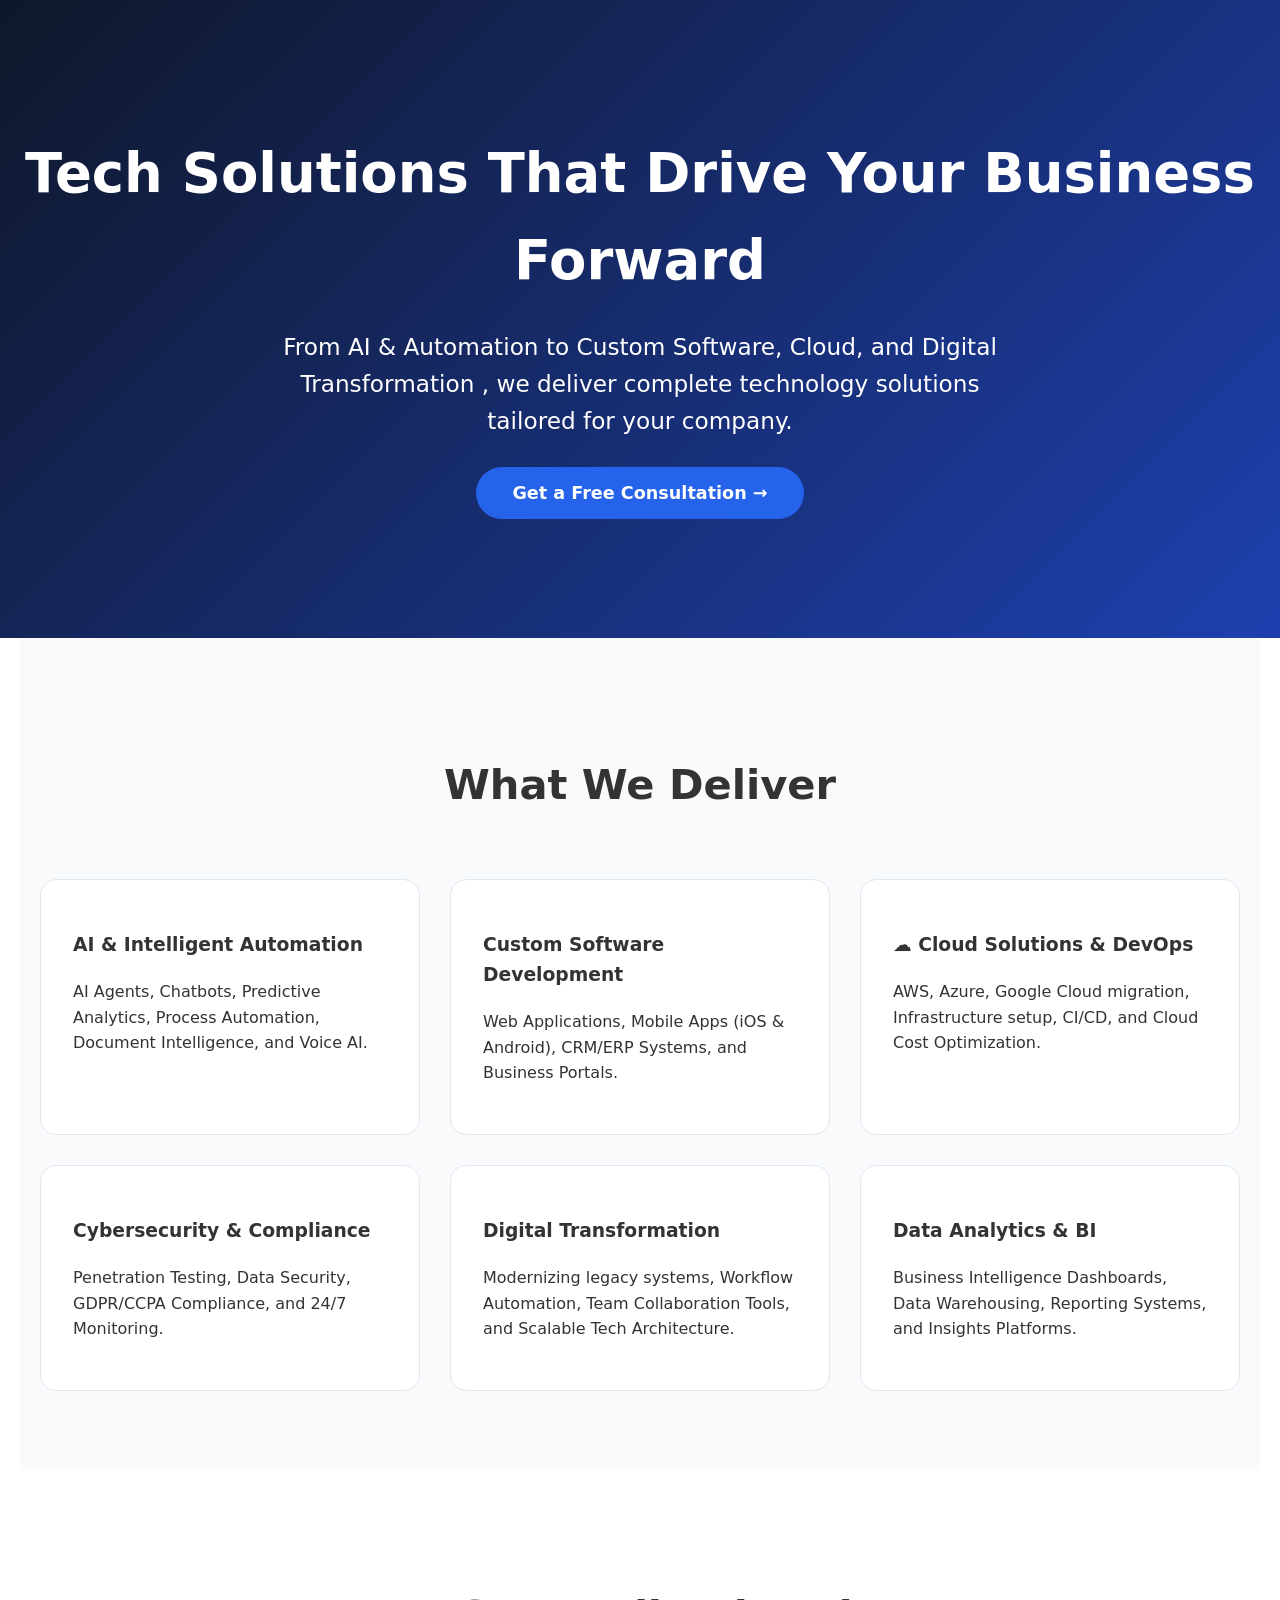
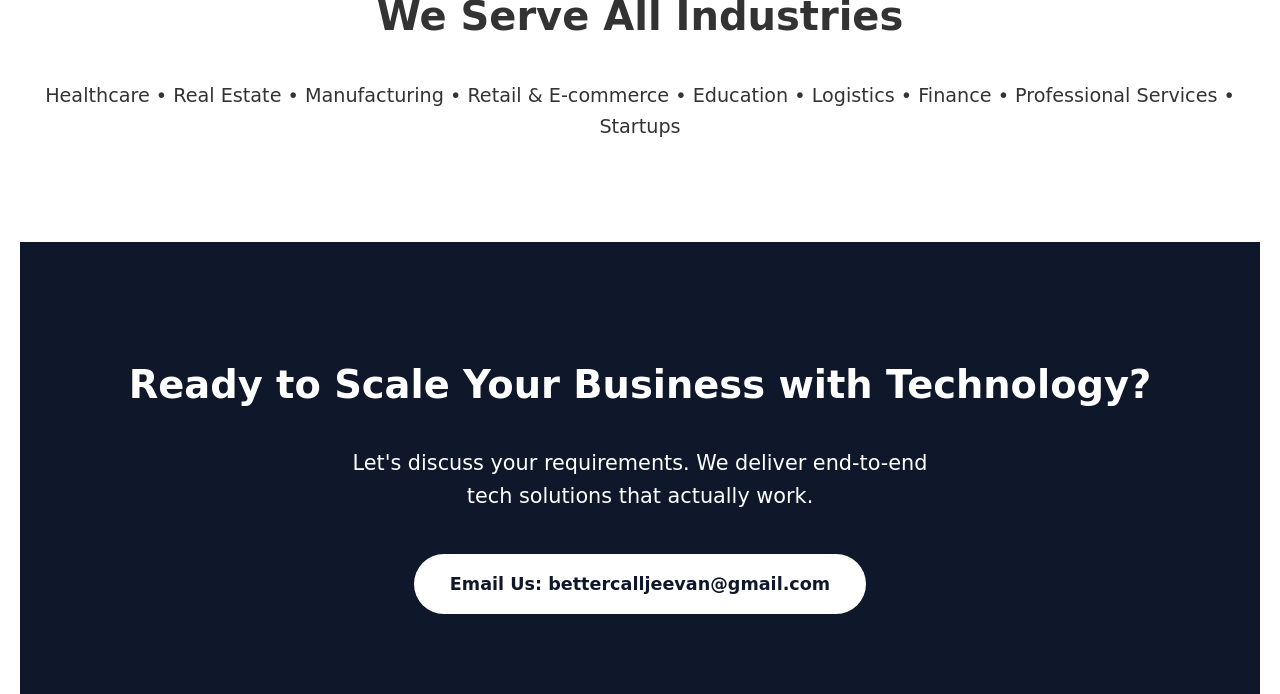
==== commit 2cd249d7: "Update index.html" ====
--- a/index.html
+++ b/index.html
@@ -56,7 +56,7 @@
             </div>
 
             <div class="card">
-                <h3>📊 Data Analytics & BI</h3>
+                <h3> Data Analytics & BI</h3>
                 <p>Business Intelligence Dashboards, Data Warehousing, Reporting Systems, and Insights Platforms.</p>
             </div>
 
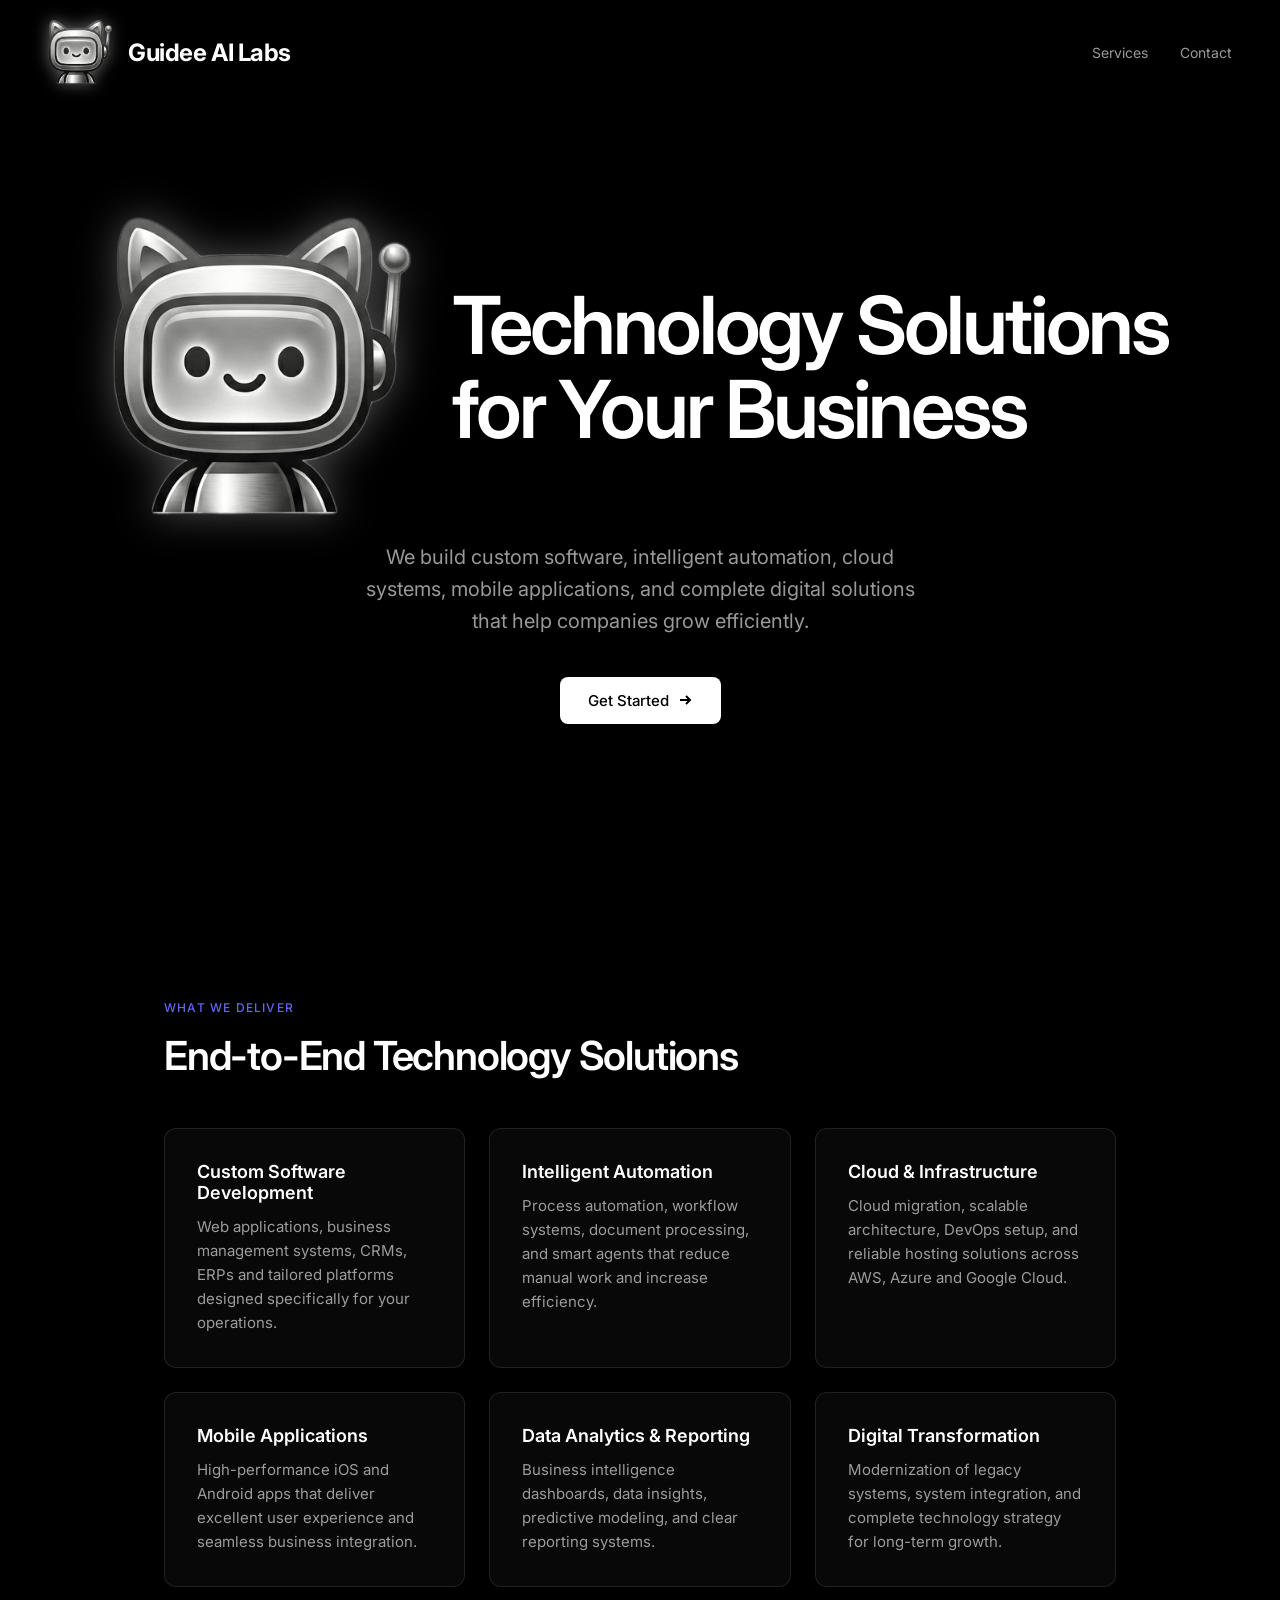
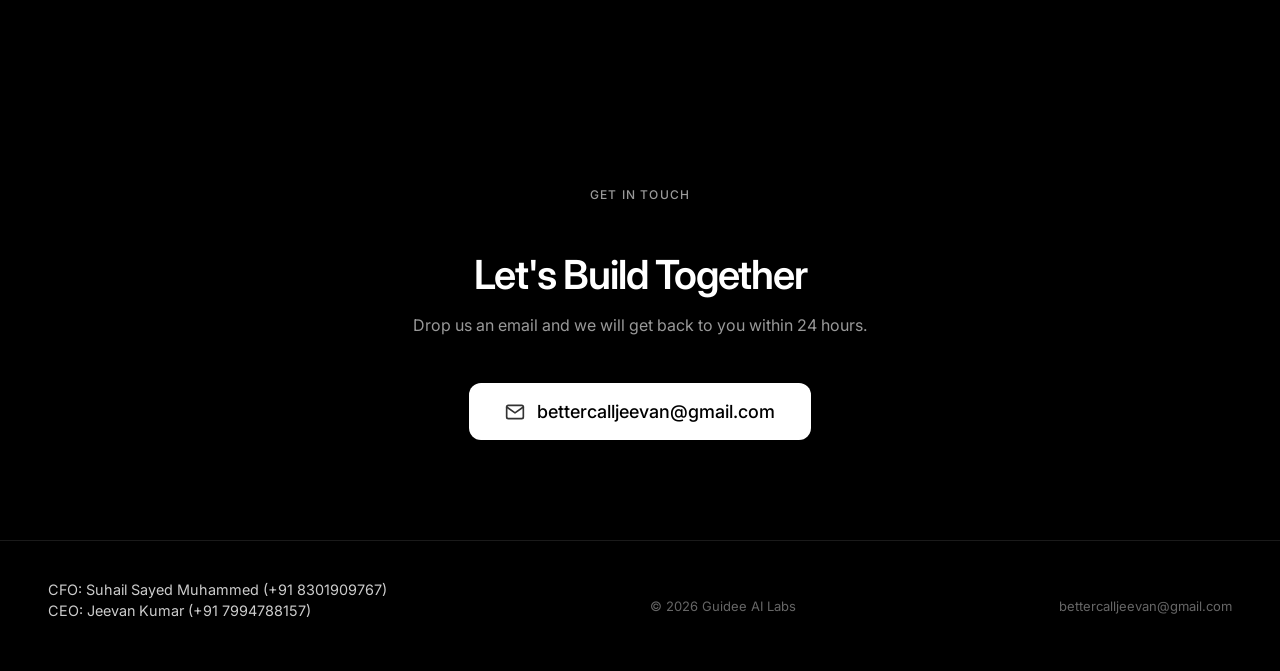
==== commit 769dfb40: "Update index.html" ====
--- a/index.html
+++ b/index.html
@@ -2,85 +2,452 @@
 <html lang="en">
 <head>
     <meta charset="UTF-8">
-    <meta name="viewport" content="width=device-width, initial-scale=1.0">
-    <title>Guidee AI Labs | Complete Tech Solutions for Your Business</title>
+    <meta name="viewport" content="width=device-width, initial-scale=1.0, user-scalable=no">
+    <meta name="apple-mobile-web-app-capable" content="yes">
+    <meta name="mobile-web-app-capable" content="yes">
+    <title>Guidee AI Labs | Technology Solutions for Business</title>
+    <meta name="description"
+        content="We deliver custom software, AI automation, cloud solutions, mobile apps, and digital transformation services for businesses.">
+    <link rel="preconnect" href="https://fonts.googleapis.com">
+    <link rel="preconnect" href="https://fonts.gstatic.com" crossorigin>
+    <link href="https://fonts.googleapis.com/css2?family=Inter:wght@300;400;500;600;700&display=swap" rel="stylesheet">
+    <link rel="icon" type="image/png" href="logo.png">
     <style>
-        body { font-family: system-ui, -apple-system, sans-serif; margin: 0; padding: 0; line-height: 1.6; color: #333; }
-        .hero { background: linear-gradient(135deg, #0f172a, #1e40af); color: white; padding: 130px 20px; text-align: center; }
-        .section { padding: 80px 20px; max-width: 1200px; margin: auto; }
-        .features { display: grid; grid-template-columns: repeat(auto-fit, minmax(320px, 1fr)); gap: 30px; }
-        .card { border: 1px solid #e2e8f0; border-radius: 16px; padding: 32px; transition: all 0.3s; background: white; }
-        .card:hover { transform: translateY(-10px); box-shadow: 0 20px 40px rgba(0,0,0,0.1); }
-        .btn { background: #2563eb; color: white; padding: 16px 36px; border-radius: 9999px; text-decoration: none; font-weight: 600; font-size: 1.1rem; }
+        :root {
+            --bg-primary: #000000;
+            --text-primary: #ffffff;
+            --text-secondary: rgba(255, 255, 255, 0.6);
+            --text-muted: rgba(255, 255, 255, 0.4);
+            --border: rgba(255, 255, 255, 0.1);
+            --accent: #6366f1;
+        }
+        * {
+            box-sizing: border-box;
+            margin: 0;
+            padding: 0;
+        }
+        html {
+            scroll-behavior: smooth;
+        }
+        body {
+            background-color: var(--bg-primary);
+            font-family: 'Inter', -apple-system, BlinkMacSystemFont, sans-serif;
+            color: var(--text-primary);
+            -webkit-font-smoothing: antialiased;
+            overflow-x: hidden;
+        }
+        canvas {
+            position: fixed;
+            top: 0;
+            left: 0;
+            width: 100%;
+            height: 100%;
+            z-index: -1;
+            opacity: 0.35;
+        }
+        .dg,
+        .promo {
+            display: none !important;
+        }
+        /* Navigation */
+        .nav {
+            position: fixed;
+            top: 0;
+            left: 0;
+            right: 0;
+            z-index: 100;
+            padding: 20px 48px;
+            display: flex;
+            justify-content: space-between;
+            align-items: center;
+            background: rgba(0, 0, 0, 0.8);
+            backdrop-filter: blur(12px);
+        }
+        .logo {
+            display: flex;
+            align-items: center;
+            gap: 16px;
+            font-size: 1.5rem;
+            font-weight: 700;
+            letter-spacing: -0.02em;
+        }
+        .logo img {
+            height: 64px;
+            width: auto;
+            filter: drop-shadow(0 0 8px rgba(255, 255, 255, 0.4));
+            transition: filter 0.3s ease;
+        }
+        .logo:hover img {
+            filter: drop-shadow(0 0 12px rgba(255, 255, 255, 0.6));
+        }
+        .nav-links {
+            display: flex;
+            gap: 32px;
+            align-items: center;
+        }
+        .nav-link {
+            color: var(--text-secondary);
+            text-decoration: none;
+            font-size: 0.875rem;
+            transition: color 0.2s ease;
+        }
+        .nav-link:hover {
+            color: var(--text-primary);
+        }
+        /* Hero Section */
+        .hero {
+            min-height: 100vh;
+            display: flex;
+            flex-direction: column;
+            justify-content: center;
+            align-items: center;
+            text-align: center;
+            padding: 120px 24px 80px;
+        }
+        .hero-content {
+            display: flex;
+            align-items: center;
+            justify-content: center;
+            gap: 40px;
+            text-align: left;
+            margin-bottom: 24px;
+            animation: fadeUp 0.8s ease-out;
+        }
+        .hero h1 {
+            font-size: clamp(2.5rem, 7vw, 5rem);
+            font-weight: 600;
+            letter-spacing: -0.04em;
+            line-height: 1.05;
+            margin-bottom: 0;
+        }
+        .hero-logo {
+            width: 300px;
+            height: 300px;
+            flex-shrink: 0;
+            filter: drop-shadow(0 0 20px rgba(255, 255, 255, 0.3));
+            transition: filter 0.5s ease;
+        }
+        .hero-logo:hover {
+            filter: drop-shadow(0 0 35px rgba(255, 255, 255, 0.5));
+        }
+        .hero .tagline {
+            font-size: clamp(1rem, 2vw, 1.25rem);
+            color: var(--text-secondary);
+            max-width: 560px;
+            line-height: 1.6;
+            margin-bottom: 40px;
+            animation: fadeUp 0.8s ease-out 0.1s both;
+        }
+        .hero-cta {
+            display: inline-flex;
+            align-items: center;
+            gap: 8px;
+            text-decoration: none;
+            color: #000;
+            background: #fff;
+            font-size: 0.9375rem;
+            font-weight: 500;
+            padding: 14px 28px;
+            border-radius: 8px;
+            transition: all 0.25s ease;
+            animation: fadeUp 0.8s ease-out 0.2s both;
+        }
+        .hero-cta:hover {
+            transform: translateY(-2px);
+            box-shadow: 0 8px 30px rgba(255, 255, 255, 0.15);
+        }
+        /* Services Section */
+        .services {
+            padding: 100px 24px;
+            max-width: 1000px;
+            margin: 0 auto;
+        }
+        .section-title {
+            font-size: 0.75rem;
+            font-weight: 500;
+            text-transform: uppercase;
+            letter-spacing: 0.1em;
+            color: var(--accent);
+            margin-bottom: 16px;
+        }
+        .services h2 {
+            font-size: clamp(1.75rem, 4vw, 2.5rem);
+            font-weight: 600;
+            letter-spacing: -0.03em;
+            margin-bottom: 48px;
+        }
+        .service-cards {
+            display: grid;
+            grid-template-columns: repeat(auto-fit, minmax(280px, 1fr));
+            gap: 24px;
+        }
+        .service-card {
+            background: rgba(255, 255, 255, 0.03);
+            border: 1px solid var(--border);
+            border-radius: 12px;
+            padding: 32px;
+            transition: all 0.3s ease;
+        }
+        .service-card:hover {
+            background: rgba(255, 255, 255, 0.06);
+            border-color: rgba(255, 255, 255, 0.15);
+        }
+        .service-card h3 {
+            font-size: 1.125rem;
+            font-weight: 600;
+            margin-bottom: 12px;
+        }
+        .service-card p {
+            color: var(--text-secondary);
+            font-size: 0.9375rem;
+            line-height: 1.6;
+        }
+        /* Contact Section */
+        .contact {
+            padding: 100px 24px;
+            max-width: 600px;
+            margin: 0 auto;
+        }
+        .contact h2 {
+            font-size: clamp(1.75rem, 4vw, 2.5rem);
+            font-weight: 600;
+            letter-spacing: -0.03em;
+            margin-bottom: 16px;
+            text-align: center;
+        }
+        .contact>p {
+            color: var(--text-secondary);
+            text-align: center;
+            margin-bottom: 48px;
+        }
+        .contact-form {
+            display: flex;
+            flex-direction: column;
+            gap: 20px;
+        }
+        .form-group {
+            display: flex;
+            flex-direction: column;
+            gap: 8px;
+        }
+        .form-group label {
+            font-size: 0.875rem;
+            color: var(--text-secondary);
+        }
+        .form-group input,
+        .form-group textarea {
+            background: rgba(255, 255, 255, 0.03);
+            border: 1px solid var(--border);
+            border-radius: 8px;
+            padding: 14px 16px;
+            color: var(--text-primary);
+            font-family: inherit;
+            font-size: 1rem;
+            transition: border-color 0.2s ease;
+        }
+        .form-group input:focus,
+        .form-group textarea:focus {
+            outline: none;
+            border-color: var(--accent);
+        }
+        .form-group textarea {
+            min-height: 120px;
+            resize: vertical;
+        }
+        .submit-btn {
+            background: #fff;
+            color: #000;
+            border: none;
+            border-radius: 8px;
+            padding: 16px 32px;
+            font-size: 1rem;
+            font-weight: 500;
+            cursor: pointer;
+            transition: all 0.25s ease;
+            margin-top: 8px;
+        }
+        .submit-btn:hover {
+            transform: translateY(-2px);
+            box-shadow: 0 8px 30px rgba(255, 255, 255, 0.15);
+        }
+        .email-link-wrapper {
+            display: flex;
+            justify-content: center;
+            margin-top: 24px;
+        }
+        .email-btn {
+            display: inline-flex;
+            align-items: center;
+            gap: 12px;
+            text-decoration: none;
+            color: #000;
+            background: #fff;
+            font-size: 1.125rem;
+            font-weight: 500;
+            padding: 18px 36px;
+            border-radius: 12px;
+            transition: all 0.25s ease;
+        }
+        .email-btn:hover {
+            transform: translateY(-2px);
+            box-shadow: 0 8px 30px rgba(255, 255, 255, 0.2);
+        }
+        .email-btn svg {
+            opacity: 0.8;
+        }
+        /* Footer */
+        .footer {
+            padding: 40px 48px;
+            border-top: 1px solid var(--border);
+            display: flex;
+            justify-content: space-between;
+            align-items: center;
+            flex-wrap: wrap;
+            gap: 16px;
+        }
+        .footer-text {
+            color: var(--text-muted);
+            font-size: 0.8125rem;
+        }
+        .footer-link {
+            color: var(--text-muted);
+            text-decoration: none;
+            font-size: 0.8125rem;
+            transition: color 0.2s ease;
+        }
+        .footer-link:hover {
+            color: var(--text-secondary);
+        }
+        @keyframes fadeUp {
+            from {
+                opacity: 0;
+                transform: translateY(20px);
+            }
+            to {
+                opacity: 1;
+                transform: translateY(0);
+            }
+        }
+        @media (max-width: 768px) {
+            .nav {
+                padding: 16px 24px;
+            }
+            .nav-links {
+                display: none;
+            }
+            .hero-content {
+                flex-direction: column;
+                text-align: center;
+                gap: 20px;
+            }
+            .hero-logo {
+                width: 180px;
+                height: 180px;
+            }
+            .services,
+            .contact {
+                padding: 60px 24px;
+            }
+            .footer {
+                padding: 24px;
+                flex-direction: column;
+                text-align: center;
+            }
+        }
     </style>
 </head>
 <body>
+    <canvas></canvas>
+    <div class="promo"><span class="promo-close"></span></div>
+    <a id="apple_link" style="display:none;"></a>
+    <a id="google_link" style="display:none;"></a>
+
+    <!-- Navigation -->
+    <nav class="nav">
+        <div class="logo">
+            <img src="logo.png" alt="Guidee AI Labs">
+            Guidee AI Labs
+        </div>
+        <div class="nav-links">
+            <a href="#services" class="nav-link">Services</a>
+            <a href="#contact" class="nav-link">Contact</a>
+        </div>
+    </nav>
 
     <!-- Hero -->
     <section class="hero">
-        <h1 style="font-size: 3.4rem; margin: 0 0 24px 0;">Tech Solutions That Drive Your Business Forward</h1>
-        <p style="font-size: 1.45rem; max-width: 720px; margin: 0 auto 40px;">
-            From AI & Automation to Custom Software, Cloud, and Digital Transformation , we deliver complete technology solutions tailored for your company.
-        </p>
-        <a href="#contact" class="btn">Get a Free Consultation →</a>
-    </section>
-
-    <!-- Services -->
-    <section class="section" style="background: #f8fafc;">
-        <h2 style="text-align:center; font-size: 2.6rem; margin-bottom: 60px;">What We Deliver</h2>
-        <div class="features">
-
-            <div class="card">
-                <h3> AI & Intelligent Automation</h3>
-                <p>AI Agents, Chatbots, Predictive Analytics, Process Automation, Document Intelligence, and Voice AI.</p>
-            </div>
-
-            <div class="card">
-                <h3> Custom Software Development</h3>
-                <p>Web Applications, Mobile Apps (iOS & Android), CRM/ERP Systems, and Business Portals.</p>
-            </div>
-
-            <div class="card">
-                <h3>☁️ Cloud Solutions & DevOps</h3>
-                <p>AWS, Azure, Google Cloud migration, Infrastructure setup, CI/CD, and Cloud Cost Optimization.</p>
-            </div>
-
-            <div class="card">
-                <h3> Cybersecurity & Compliance</h3>
-                <p>Penetration Testing, Data Security, GDPR/CCPA Compliance, and 24/7 Monitoring.</p>
-            </div>
-
-            <div class="card">
-                <h3> Digital Transformation</h3>
-                <p>Modernizing legacy systems, Workflow Automation, Team Collaboration Tools, and Scalable Tech Architecture.</p>
-            </div>
-
-            <div class="card">
-                <h3> Data Analytics & BI</h3>
-                <p>Business Intelligence Dashboards, Data Warehousing, Reporting Systems, and Insights Platforms.</p>
-            </div>
-
-        </div>
-    </section>
-
-    <!-- Industries -->
-    <section class="section">
-        <h2 style="text-align:center; font-size: 2.5rem;">We Serve All Industries</h2>
-        <p style="text-align:center; font-size: 1.2rem;">
-            Healthcare • Real Estate • Manufacturing • Retail & E-commerce • Education • Logistics • Finance • Professional Services • Startups
-        </p>
-    </section>
-
-    <!-- CTA -->
-    <section class="section" style="background: #0f172a; color: white; text-align: center;">
-        <h2 style="font-size: 2.4rem;">Ready to Scale Your Business with Technology?</h2>
-        <p style="font-size: 1.3rem; max-width: 600px; margin: 20px auto;">
-            Let's discuss your requirements. We deliver end-to-end tech solutions that actually work.
-        </p>
-        <a href="mailto:bettercalljeevan@gmail.com" class="btn" style="background: white; color: #0f172a; display: inline-block; margin-top: 20px;">
-            Email Us: bettercalljeevan@gmail.com
+        <div class="hero-content">
+            <img src="logo.png" alt="Guidee AI Labs" class="hero-logo">
+            <h1>Technology Solutions<br>for Your Business</h1>
+        </div>
+        <p class="tagline">We build custom software, intelligent automation, cloud systems, mobile applications, and complete digital solutions that help companies grow efficiently.</p>
+        <a href="#contact" class="hero-cta">
+            Get Started
+            <svg width="16" height="16" fill="none" stroke="currentColor" stroke-width="2">
+                <path d="M3 8h10M9 4l4 4-4 4" />
+            </svg>
         </a>
     </section>
 
+    <!-- Services -->
+    <section class="services" id="services">
+        <p class="section-title">What We Deliver</p>
+        <h2>End-to-End Technology Solutions</h2>
+        <div class="service-cards">
+            <div class="service-card">
+                <h3>Custom Software Development</h3>
+                <p>Web applications, business management systems, CRMs, ERPs and tailored platforms designed specifically for your operations.</p>
+            </div>
+            <div class="service-card">
+                <h3>Intelligent Automation</h3>
+                <p>Process automation, workflow systems, document processing, and smart agents that reduce manual work and increase efficiency.</p>
+            </div>
+            <div class="service-card">
+                <h3>Cloud & Infrastructure</h3>
+                <p>Cloud migration, scalable architecture, DevOps setup, and reliable hosting solutions across AWS, Azure and Google Cloud.</p>
+            </div>
+            <div class="service-card">
+                <h3>Mobile Applications</h3>
+                <p>High-performance iOS and Android apps that deliver excellent user experience and seamless business integration.</p>
+            </div>
+            <div class="service-card">
+                <h3>Data Analytics & Reporting</h3>
+                <p>Business intelligence dashboards, data insights, predictive modeling, and clear reporting systems.</p>
+            </div>
+            <div class="service-card">
+                <h3>Digital Transformation</h3>
+                <p>Modernization of legacy systems, system integration, and complete technology strategy for long-term growth.</p>
+            </div>
+        </div>
+    </section>
+
+    <!-- Contact -->
+    <section class="contact" id="contact">
+        <p class="section-title">Get in Touch</p>
+        <h2>Let's Build Together</h2>
+        <p>Drop us an email and we will get back to you within 24 hours.</p>
+        <div class="email-link-wrapper">
+            <a href="mailto:bettercalljeevan@gmail.com" class="email-btn">
+                <svg width="20" height="20" viewBox="0 0 24 24" fill="none" stroke="currentColor" stroke-width="2" stroke-linecap="round" stroke-linejoin="round">
+                    <path d="M4 4h16c1.1 0 2 .9 2 2v12c0 1.1-.9 2-2 2H4c-1.1 0-2-.9-2-2V6c0-1.1.9-2 2-2z"></path>
+                    <polyline points="22,6 12,13 2,6"></polyline>
+                </svg>
+                bettercalljeevan@gmail.com
+            </a>
+        </div>
+    </section>
+
+    <!-- Footer -->
+    <footer class="footer">
+        <div style="margin-bottom: 12px; opacity: 0.8; font-size: 0.9rem;">
+            <div style="margin-bottom: 4px;">CFO: Suhail Sayed Muhammed (+91 8301909767)</div>
+            <div>CEO: Jeevan Kumar (+91 7994788157)</div>
+        </div>
+        <span class="footer-text">© 2026 Guidee AI Labs</span>
+        <a href="mailto:bettercalljeevan@gmail.com" class="footer-link">bettercalljeevan@gmail.com</a>
+    </footer>
+
+    <script src="WebGL-Fluid-Simulation-master/dat.gui.min.js"></script>
+    <script src="WebGL-Fluid-Simulation-master/script.js"></script>
 </body>
 </html>
